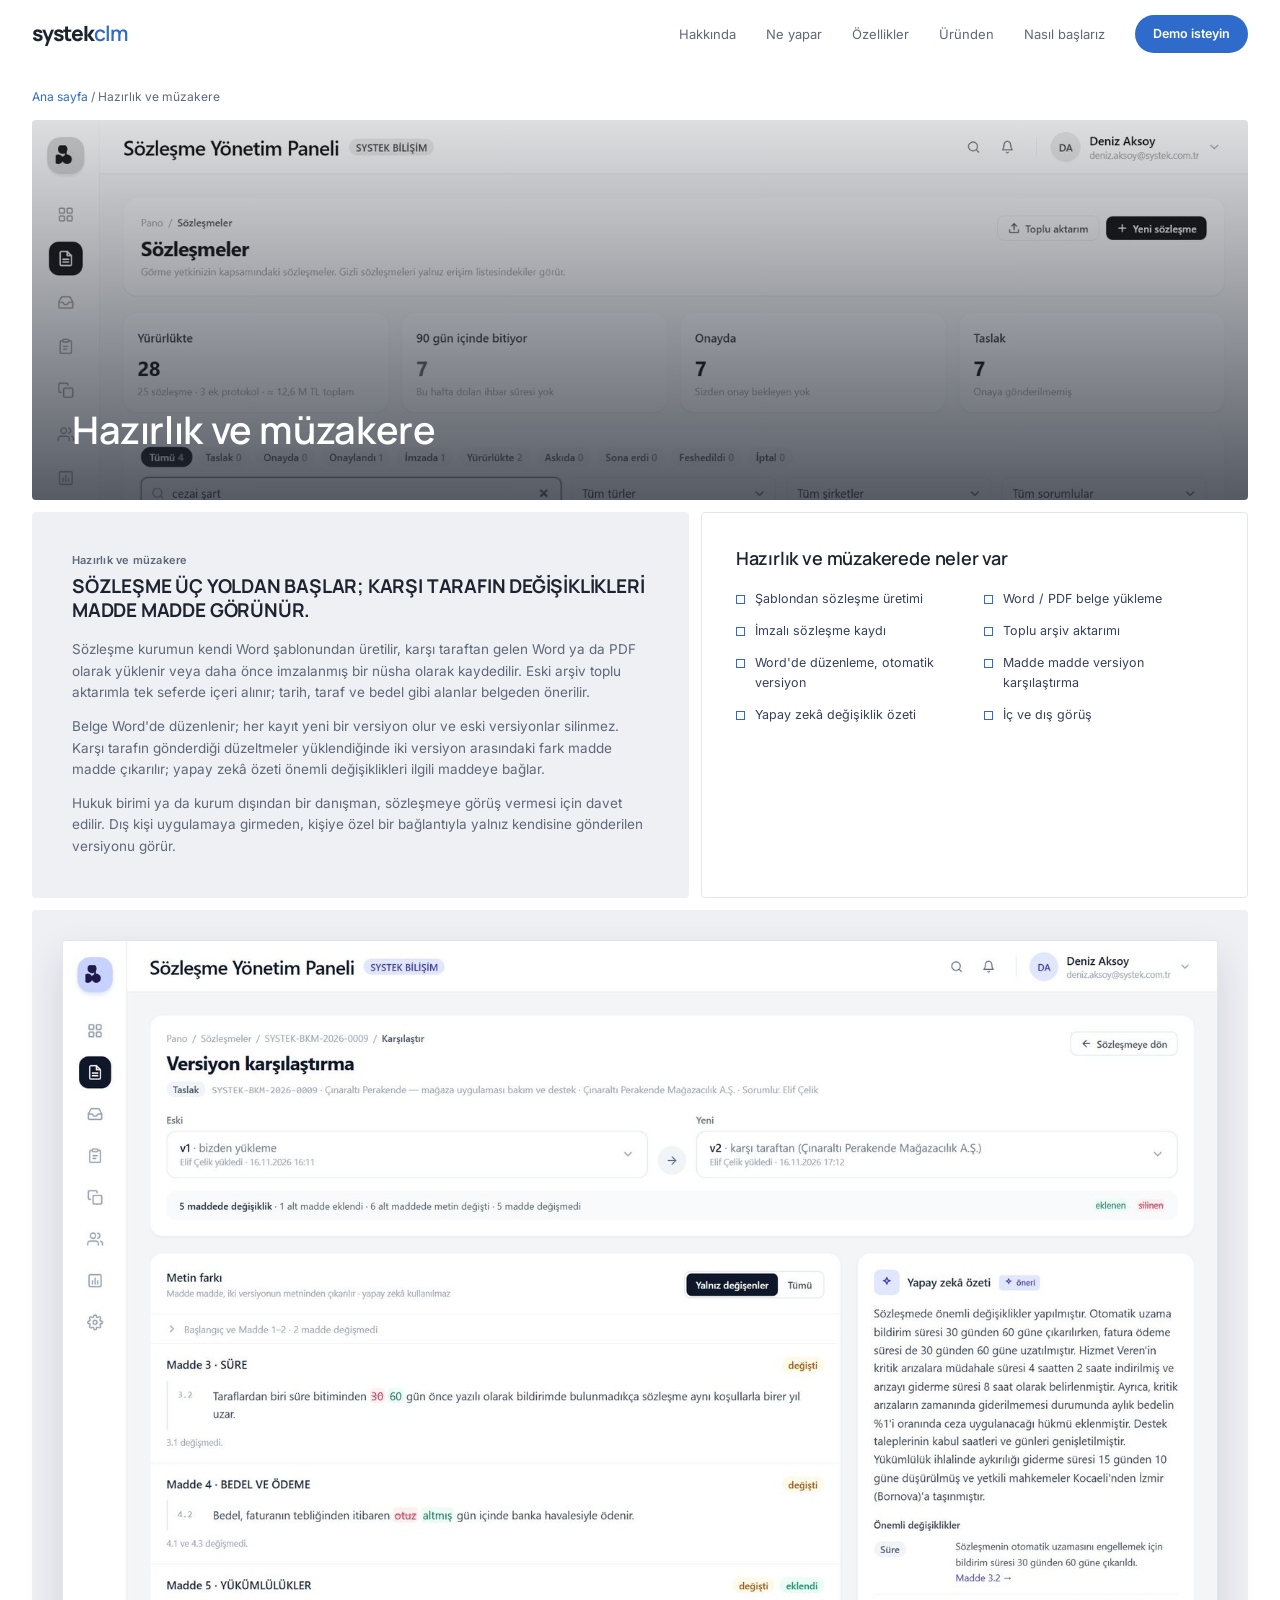
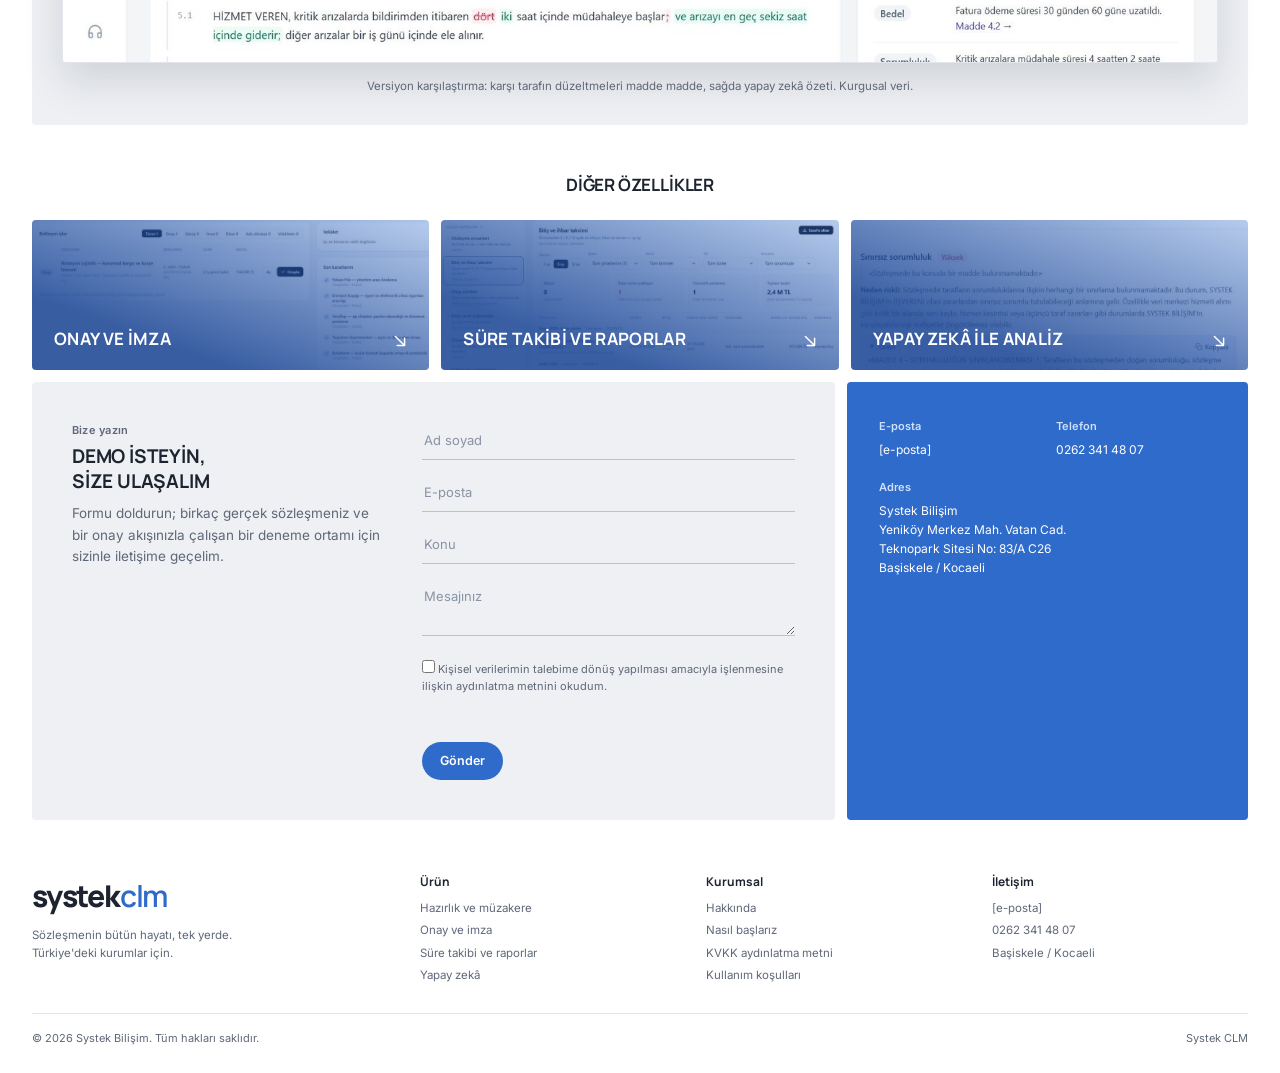
==== muzakere.html @ 25a5647e "Systek CLM tanıtım sitesi: ana sayfa ve dört özellik sayfası Co-Authored-By: Claude Opus 5.5 <norepl" ====
<!doctype html>
<html lang="tr">
<head>
<meta charset="utf-8">
<meta name="viewport" content="width=device-width, initial-scale=1">
<title>Hazırlık ve müzakere — Systek CLM</title>
<meta name="description" content="Systek CLM — Hazırlık ve müzakere: Sözleşme üç yoldan başlar; karşı tarafın değişiklikleri madde madde görünür.">
<link rel="preconnect" href="https://fonts.googleapis.com">
<link rel="preconnect" href="https://fonts.gstatic.com" crossorigin>
<link href="https://fonts.googleapis.com/css2?family=Inter:wght@400;500;600;700&family=Manrope:wght@300;500;600;700;800&display=swap" rel="stylesheet">
<link rel="stylesheet" href="styles.css">
</head>
<body>

<header class="ust">
  <div class="kap">
    <a class="logo" href="index.html" aria-label="Systek CLM ana sayfa">systek<span>clm</span></a>
    <button class="menu-dugme" type="button" aria-label="Menüyü aç" aria-expanded="false" aria-controls="menu"><span></span><span></span><span></span></button>
    <nav class="menu" id="menu" aria-label="Ana menü">
      <a href="index.html#hakkinda">Hakkında</a>
      <a href="index.html#ne-yapar">Ne yapar</a>
      <a href="index.html#ozellikler">Özellikler</a>
      <a href="index.html#urunden">Üründen</a>
      <a href="index.html#nasil">Nasıl başlarız</a>
      <a class="hap" href="#iletisim">Demo isteyin</a>
    </nav>
  </div>
</header>

<main class="kap">

  <p class="yol-izi"><a href="index.html">Ana sayfa</a> / Hazırlık ve müzakere</p>

  <section class="izgara" aria-label="Başlık">
    <div class="ic-kahraman"><img src="assets/liste.jpg" alt="" width="1600" height="1000"><h1>Hazırlık ve müzakere</h1></div>
  </section>

  <section class="izgara ic-ikili">
    <div class="kutu gri">
      <span class="etiket">Hazırlık ve müzakere</span>
      <h2 class="baslik-buyuk">Sözleşme üç yoldan başlar; karşı tarafın değişiklikleri madde madde görünür.</h2>
      <div class="metin"><p>Sözleşme kurumun kendi Word şablonundan üretilir, karşı taraftan gelen Word ya da PDF olarak yüklenir veya daha önce imzalanmış bir nüsha olarak kaydedilir. Eski arşiv toplu aktarımla tek seferde içeri alınır; tarih, taraf ve bedel gibi alanlar belgeden önerilir.</p><p>Belge Word'de düzenlenir; her kayıt yeni bir versiyon olur ve eski versiyonlar silinmez. Karşı tarafın gönderdiği düzeltmeler yüklendiğinde iki versiyon arasındaki fark madde madde çıkarılır; yapay zekâ özeti önemli değişiklikleri ilgili maddeye bağlar.</p><p>Hukuk birimi ya da kurum dışından bir danışman, sözleşmeye görüş vermesi için davet edilir. Dış kişi uygulamaya girmeden, kişiye özel bir bağlantıyla yalnız kendisine gönderilen versiyonu görür.</p></div>
    </div>
    <div class="kontrol">
      <h3>Hazırlık ve müzakerede neler var</h3>
      <ul><li>Şablondan sözleşme üretimi</li><li>Word / PDF belge yükleme</li><li>İmzalı sözleşme kaydı</li><li>Toplu arşiv aktarımı</li><li>Word'de düzenleme, otomatik versiyon</li><li>Madde madde versiyon karşılaştırma</li><li>Yapay zekâ değişiklik özeti</li><li>İç ve dış görüş</li></ul>
    </div>
  </section>

  <section class="izgara">
    <figure class="kutu gri ekran-kutu">
      <img src="assets/karsilastir.jpg" alt="Versiyon karşılaştırma: karşı tarafın düzeltmeleri madde madde, sağda yapay zekâ özeti. Kurgusal veri." loading="lazy" width="1600" height="1000">
      <figcaption>Versiyon karşılaştırma: karşı tarafın düzeltmeleri madde madde, sağda yapay zekâ özeti. Kurgusal veri.</figcaption>
    </figure>
  </section>

  <div class="bolum-baslik"><h2>Diğer özellikler</h2></div>
  <section class="izgara diger" aria-label="Diğer özellikler"><a class="gorsel-kutu" href="onay-imza.html"><img src="assets/kutu-onay.jpg" alt="" loading="lazy"><span>Onay ve imza</span><svg class="ok" viewBox="0 0 24 24" fill="none" stroke="currentColor" stroke-width="1.6" stroke-linecap="round" stroke-linejoin="round"><path d="M7 7l10 10M17 9v8H9"/></svg></a><a class="gorsel-kutu" href="raporlar.html"><img src="assets/kutu-raporlar.jpg" alt="" loading="lazy"><span>Süre takibi ve raporlar</span><svg class="ok" viewBox="0 0 24 24" fill="none" stroke="currentColor" stroke-width="1.6" stroke-linecap="round" stroke-linejoin="round"><path d="M7 7l10 10M17 9v8H9"/></svg></a><a class="gorsel-kutu" href="yapay-zeka.html"><img src="assets/kutu-yz.jpg" alt="" loading="lazy"><span>Yapay zekâ ile analiz</span><svg class="ok" viewBox="0 0 24 24" fill="none" stroke="currentColor" stroke-width="1.6" stroke-linecap="round" stroke-linejoin="round"><path d="M7 7l10 10M17 9v8H9"/></svg></a></section>

  <section class="izgara iletisim" id="iletisim">
    <div class="kutu gri form">
      <div>
        <span class="etiket">Bize yazın</span>
        <h2 class="baslik-buyuk">Demo isteyin,<br>size ulaşalım</h2>
        <p class="metin">Formu doldurun; birkaç gerçek sözleşmeniz ve bir onay akışınızla çalışan bir deneme ortamı için sizinle iletişime geçelim.</p>
      </div>
      <form class="alanlar" id="iletisim-formu" data-alici="[e-posta]" novalidate>
        <label><span>Ad soyad</span><input name="ad" type="text" placeholder="Ad soyad" autocomplete="name" required></label>
        <label><span>E-posta</span><input name="eposta" type="email" placeholder="E-posta" autocomplete="email" required></label>
        <label><span>Konu</span><input name="konu" type="text" placeholder="Konu"></label>
        <label><span>Mesaj</span><textarea name="mesaj" rows="2" placeholder="Mesajınız"></textarea></label>
        <label class="onay-kutu"><input name="kvkk" type="checkbox"> Kişisel verilerimin talebime dönüş yapılması amacıyla işlenmesine ilişkin aydınlatma metnini okudum.</label>
        <p class="form-not" role="status"></p>
        <div><button class="hap" type="submit">Gönder</button></div>
      </form>
    </div>
    <div class="kutu mavi bilgi">
      <div><b>E-posta</b><a href="mailto:[e-posta]">[e-posta]</a></div>
      <div><b>Telefon</b><a href="tel:+902623414807">0262 341 48 07</a></div>
      <div class="tam"><b>Adres</b>Systek Bilişim<br>Yeniköy Merkez Mah. Vatan Cad.<br>Teknopark Sitesi No: 83/A C26<br>Başiskele / Kocaeli</div>
    </div>
  </section>

</main>

<footer class="alt">
  <div class="kap">
    <div class="alt-ust">
      <div><a class="logo" href="index.html">systek<span>clm</span></a><p>Sözleşmenin bütün hayatı, tek yerde. Türkiye'deki kurumlar için.</p></div>
      <div><h4>Ürün</h4><ul><li><a href="muzakere.html">Hazırlık ve müzakere</a></li><li><a href="onay-imza.html">Onay ve imza</a></li><li><a href="raporlar.html">Süre takibi ve raporlar</a></li><li><a href="yapay-zeka.html">Yapay zekâ</a></li></ul></div>
      <div><h4>Kurumsal</h4><ul><li><a href="index.html#hakkinda">Hakkında</a></li><li><a href="index.html#nasil">Nasıl başlarız</a></li><li><a href="#">KVKK aydınlatma metni</a></li><li><a href="#">Kullanım koşulları</a></li></ul></div>
      <div><h4>İletişim</h4><ul><li><a href="mailto:[e-posta]">[e-posta]</a></li><li><a href="tel:+902623414807">0262 341 48 07</a></li><li>Başiskele / Kocaeli</li></ul></div>
    </div>
    <div class="alt-telif"><span>© 2026 Systek Bilişim. Tüm hakları saklıdır.</span><span>Systek CLM</span></div>
  </div>
</footer>

<script src="site.js"></script>
</body>
</html>
---- styles.css ----
/* Systek CLM tanıtım sitesi — statik. Yazı tipleri: Manrope (başlık), Inter (metin). */
:root {
  --mavi: #2F6BCB;
  --mavi-koyu: #2458AC;
  --mavi-acik: #DCE7F7;
  --mavi-soluk: #EEF3FB;
  --gri: #EEF0F4;
  --gri-koyu: #E2E6EC;
  --metin: #1D2430;
  --soluk: #5F6878;
  --cizgi: #C9D4E6;
  --beyaz: #FFFFFF;
  --kose: 4px;
  --bosluk: 12px;
  --genislik: 1520px;
  --baslik: 'Manrope', 'Inter', system-ui, sans-serif;
}
* { box-sizing: border-box; margin: 0; padding: 0; }
html { scroll-behavior: smooth; }
body { font-family: 'Inter', system-ui, -apple-system, 'Segoe UI', Roboto, sans-serif; color: var(--metin); background: var(--beyaz); font-size: 14px; line-height: 1.6; -webkit-font-smoothing: antialiased; }
img { max-width: 100%; height: auto; display: block; }
a { color: inherit; text-decoration: none; }
button, input, textarea { font: inherit; color: inherit; }
.kap { width: 100%; max-width: var(--genislik); margin: 0 auto; padding: 0 32px; }
.izgara { display: grid; gap: var(--bosluk); margin-bottom: var(--bosluk); }
.kutu { border-radius: var(--kose); padding: 32px; position: relative; }
.gri { background: var(--gri); }
.mavi { background: var(--mavi); color: var(--beyaz); }
.acik { background: var(--mavi-acik); }
.etiket { font-size: 11px; font-weight: 600; color: var(--soluk); letter-spacing: .02em; margin-bottom: 4px; display: block; }
.mavi .etiket { color: #CFE0FA; }
h1, h2, h3 { font-family: var(--baslik); letter-spacing: -.01em; }
.baslik-buyuk { font-size: 19px; font-weight: 700; text-transform: uppercase; line-height: 1.3; }
.metin { color: var(--soluk); font-size: 13.5px; }
.metin p + p { margin-top: 12px; }
.mavi .metin { color: #DCE8FB; }
.hap { display: inline-flex; align-items: center; gap: 8px; background: var(--mavi); color: var(--beyaz); font-size: 12.5px; font-weight: 600; padding: 9px 18px; border-radius: 999px; border: 0; cursor: pointer; transition: background .15s; }
.hap:hover { background: var(--mavi-koyu); }
.hap.beyaz { background: var(--beyaz); color: var(--mavi); }
.hap.beyaz:hover { background: var(--mavi-soluk); }
.ok { width: 18px; height: 18px; flex: none; }

/* Üst şerit */
.ust { position: sticky; top: 0; z-index: 20; background: rgba(255, 255, 255, .94); backdrop-filter: blur(8px); border-bottom: 1px solid transparent; }
.ust.golgeli { border-bottom-color: var(--gri-koyu); }
.ust .kap { display: flex; align-items: center; justify-content: space-between; height: 68px; }
.logo { font-family: var(--baslik); font-size: 21px; font-weight: 800; letter-spacing: -.04em; color: var(--metin); }
.logo span { color: var(--mavi); font-weight: 600; }
.menu { display: flex; align-items: center; gap: 30px; font-size: 13px; color: var(--soluk); }
.menu a:not(.hap):hover { color: var(--metin); }
.menu-dugme { display: none; background: none; border: 0; width: 40px; height: 40px; cursor: pointer; }
.menu-dugme span { display: block; width: 20px; height: 2px; background: var(--metin); margin: 4px auto; transition: transform .2s, opacity .2s; }

/* Giriş görseli: altıgen desen */
.kahraman { height: 600px; border-radius: var(--kose); overflow: hidden; position: relative; color: var(--beyaz); display: flex; align-items: flex-end;
  background-color: #2C5FB4;
  background-image:
    linear-gradient(90deg, rgba(18, 44, 100, .92) 0%, rgba(30, 72, 150, .80) 34%, rgba(47, 107, 203, .35) 62%, rgba(47, 107, 203, .08) 100%),
    linear-gradient(0deg, rgba(14, 34, 80, .55) 0%, rgba(14, 34, 80, 0) 45%),
    url("assets/sozlesme.webp");
  background-size: auto, auto, cover;
  background-position: center, center, 70% center; }
.kahraman-ic { position: relative; padding: 0 0 64px 56px; max-width: 680px; }
.kahraman h1 { font-size: 46px; font-weight: 600; line-height: 1.15; margin-bottom: 14px; }
.kahraman p { font-size: 14px; color: #E2ECFB; margin-bottom: 22px; max-width: 520px; }
.kahraman-yan { position: absolute; right: 22px; bottom: 30px; display: grid; gap: 10px; }
.kahraman-yan a { width: 30px; height: 30px; border-radius: 50%; background: rgba(255, 255, 255, .9); color: var(--mavi); display: grid; place-items: center; }
.kahraman-yan svg { width: 15px; height: 15px; }
.uc-nokta { position: absolute; right: 22px; top: 22px; display: grid; gap: 4px; }
.uc-nokta i { width: 4px; height: 4px; border-radius: 50%; background: #fff; display: block; }

/* Hakkında + sayılar */
.hakkinda { grid-template-columns: 1.55fr 1fr; }
.hakkinda .gri { padding: 40px; }
.hakkinda .baslik-buyuk { margin-bottom: 16px; }
.sayilar { display: flex; flex-direction: column; justify-content: center; padding: 34px 40px; }
.sayi { font-family: var(--baslik); font-weight: 300; line-height: 1; letter-spacing: -.04em; }
.sayi.orta { font-size: 64px; }
.sayi.dev { font-size: 104px; margin-top: 14px; }
.sayi-alt { font-size: 11.5px; color: #D6E4FA; margin-top: 6px; }

/* Değer kartları */
.uclu { grid-template-columns: repeat(3, 1fr); }
.deger { text-align: center; padding: 40px 30px; }
.deger h3 { font-size: 16px; font-weight: 600; margin-bottom: 14px; line-height: 1.35; }
.deger p { font-size: 12.5px; color: var(--soluk); }

/* Ne yapar */
.ne-yapar { display: grid; grid-template-columns: 1fr 1fr; gap: 60px; align-items: center; padding: 48px 40px; }
.ne-yapar .baslik-buyuk { margin-bottom: 14px; }
.liste-bag a { display: flex; justify-content: space-between; align-items: center; padding: 14px 0; border-bottom: 1px solid var(--cizgi); font-size: 15px; color: #3B4559; transition: color .15s, padding .15s; }
.liste-bag a:hover { color: var(--mavi); padding-left: 6px; }
.liste-bag .ok { color: var(--mavi); }

/* Görsel kutular */
.dortlu { grid-template-columns: 1fr 1fr; }
.gorsel-kutu { height: 230px; border-radius: var(--kose); overflow: hidden; position: relative; display: block; color: var(--beyaz); }
.gorsel-kutu img { position: absolute; inset: 0; width: 100%; height: 100%; object-fit: cover; object-position: left top; transition: transform .5s; }
.gorsel-kutu::after { content: ''; position: absolute; inset: 0; background: linear-gradient(200deg, rgba(47, 107, 203, .35) 0%, rgba(30, 72, 150, .88) 75%); }
.gorsel-kutu:hover img { transform: scale(1.04); }
.gorsel-kutu span { position: absolute; z-index: 2; left: 22px; bottom: 18px; font-family: var(--baslik); font-weight: 700; font-size: 17px; letter-spacing: .02em; text-transform: uppercase; }
.gorsel-kutu .ok { position: absolute; z-index: 2; right: 18px; bottom: 18px; width: 22px; height: 22px; }

/* Özellikler (teknoloji yığını düzeni) */
.ozellikler { grid-template-columns: .8fr 2.4fr; }
.ozellikler .acik { display: flex; flex-direction: column; justify-content: center; padding: 40px; }
.ozellikler .baslik-buyuk { margin-bottom: 14px; }
.ozellik-satirlari { display: grid; gap: var(--bosluk); }
.ozellik-satir { display: grid; grid-template-columns: 150px 1fr; gap: var(--bosluk); align-items: stretch; }
.ozellik-satir > b { background: var(--mavi); color: #fff; border-radius: var(--kose); display: flex; align-items: center; justify-content: center; font-family: var(--baslik); font-size: 14px; font-weight: 600; min-height: 50px; }
.ciplar { display: grid; grid-template-columns: repeat(4, 1fr); gap: 8px; }
.cip { display: flex; align-items: center; gap: 7px; background: var(--gri); border-radius: var(--kose); padding: 0 12px; height: 50px; font-size: 12.5px; font-weight: 600; color: #39435A; }
.cip svg { width: 18px; height: 18px; color: var(--mavi); flex: none; }

/* Kimler için */
.kimler { display: grid; grid-template-columns: 1fr 1.05fr; gap: 40px; align-items: center; padding: 40px; }
.kimler .baslik-buyuk { margin-bottom: 14px; }
.beyaz-kart { background: var(--beyaz); border-radius: var(--kose); padding: 26px 30px; color: var(--metin); display: grid; grid-template-columns: 1fr 1fr; gap: 12px 24px; }
.beyaz-kart li { list-style: none; font-size: 12.5px; display: flex; gap: 10px; align-items: center; color: #36405A; }
.beyaz-kart li::before { content: ''; width: 7px; height: 7px; border: 1.5px solid var(--mavi); flex: none; }

/* Üründen (vaka kaydırıcı) */
.urunden { grid-template-columns: 1fr 2.1fr; }
.urunden > .acik { display: flex; flex-direction: column; justify-content: center; text-align: center; padding: 40px 34px; }
.urunden .baslik-buyuk { margin-bottom: 12px; }
.kaydirici { background: var(--beyaz); border: 1px solid var(--gri-koyu); border-radius: var(--kose); padding: 34px; display: flex; flex-direction: column; }
.slayt { display: none; grid-template-columns: 1.05fr 1fr; gap: 30px; align-items: center; flex: 1; }
.slayt.etkin { display: grid; animation: belir .35s ease; }
@keyframes belir { from { opacity: 0; transform: translateY(6px); } }
.slayt h3 { font-size: 20px; font-weight: 700; text-transform: uppercase; margin-bottom: 10px; }
.slayt p { font-size: 12.5px; color: var(--soluk); }
.meta { display: flex; flex-wrap: wrap; gap: 10px 28px; margin-top: 22px; font-size: 11.5px; }
.meta dt { color: var(--mavi); font-weight: 600; }
.meta dd { color: var(--metin); }
.slayt img { border-radius: var(--kose); box-shadow: 0 14px 34px rgba(29, 36, 48, .14); border: 1px solid var(--gri-koyu); }
.kaydirici-alt { display: flex; align-items: center; gap: 18px; margin-top: 24px; }
.noktalar { display: flex; gap: 8px; }
.noktalar button { width: 8px; height: 8px; border-radius: 50%; border: 0; background: var(--gri-koyu); cursor: pointer; padding: 0; transition: background .15s, width .15s; }
.noktalar button.etkin { background: var(--mavi); width: 22px; border-radius: 4px; }

/* Bölüm başlığı (ortalanmış) */
.bolum-baslik { text-align: center; margin: 46px 0 22px; }
.bolum-baslik h2 { font-size: 17px; font-weight: 700; text-transform: uppercase; }
.bolum-baslik p { font-size: 12px; color: var(--soluk); margin-top: 4px; }

/* Adımlar (yorum kartları düzeni) */
.adim { text-align: center; padding: 40px 30px 34px; overflow: hidden; }
.adim .dev-no { position: absolute; left: -6px; top: 4px; font-family: var(--baslik); font-size: 120px; font-weight: 800; line-height: 1; color: var(--beyaz); opacity: .9; letter-spacing: -.06em; pointer-events: none; }
.adim h3, .adim small, .adim p { position: relative; }
.adim h3 { font-size: 17px; font-weight: 600; margin-top: 18px; }
.adim small { display: block; font-size: 11px; color: var(--mavi); font-weight: 600; margin: 2px 0 14px; }
.adim p { font-size: 12.5px; color: var(--soluk); }

/* Birlikte çalışır (iş ortakları düzeni) */
.logolar { display: grid; grid-template-columns: repeat(5, 1fr); gap: var(--bosluk); margin-bottom: 46px; }
.logolar div { border-radius: var(--kose); display: flex; align-items: center; justify-content: center; gap: 10px; height: 70px; font-family: var(--baslik); font-weight: 700; font-size: 15px; color: #3A4458; }
.logolar svg { width: 24px; height: 24px; color: var(--mavi); }

/* İletişim */
.iletisim { grid-template-columns: 2fr 1fr; }
.form { display: grid; grid-template-columns: 1fr 1.2fr; gap: 40px; padding: 40px; }
.form .baslik-buyuk { margin-bottom: 10px; }
.alanlar { display: grid; gap: 14px; }
.alanlar label { display: block; }
.alanlar span { position: absolute; width: 1px; height: 1px; overflow: hidden; clip: rect(0 0 0 0); }
.alanlar input, .alanlar textarea { width: 100%; background: transparent; border: 0; border-bottom: 1px solid #B8C2D3; padding: 8px 2px; font-size: 13px; outline: none; transition: border-color .15s; resize: vertical; }
.alanlar input:focus, .alanlar textarea:focus { border-bottom-color: var(--mavi); }
.alanlar ::placeholder { color: #8A93A4; }
.onay-kutu { display: flex; gap: 8px; align-items: flex-start; font-size: 11px; color: var(--soluk); }
.onay-kutu input { width: auto; margin-top: 3px; accent-color: var(--mavi); }
.form-not { font-size: 11.5px; color: var(--mavi); min-height: 18px; }
.bilgi { padding: 36px 32px; display: grid; grid-template-columns: 1fr 1fr; gap: 20px 18px; align-content: start; font-size: 12px; }
.bilgi b { display: block; font-size: 11px; color: #CFE0FA; font-weight: 600; margin-bottom: 4px; }
.bilgi a:hover { text-decoration: underline; }
.bilgi .tam { grid-column: 1 / -1; }

/* Alt şerit */
.alt { padding: 40px 0 26px; }
.alt-ust { display: grid; grid-template-columns: 1.4fr repeat(3, 1fr); gap: 30px; padding-bottom: 28px; }
.alt .logo { font-size: 30px; }
.alt-ust p { font-size: 11.5px; color: var(--soluk); margin-top: 6px; max-width: 240px; }
.alt h4 { font-size: 12px; font-weight: 700; margin-bottom: 8px; font-family: var(--baslik); }
.alt ul { list-style: none; display: grid; gap: 4px; font-size: 11.5px; color: var(--soluk); }
.alt ul a:hover { color: var(--mavi); }
.alt-telif { border-top: 1px solid var(--gri-koyu); padding-top: 16px; font-size: 11px; color: var(--soluk); display: flex; justify-content: space-between; gap: 16px; flex-wrap: wrap; }

/* İç sayfa */
.ic-kahraman { height: 380px; border-radius: var(--kose); overflow: hidden; position: relative; display: flex; align-items: flex-end; color: #fff; }
.ic-kahraman img { position: absolute; inset: 0; width: 100%; height: 100%; object-fit: cover; object-position: left top; filter: grayscale(1) contrast(1.05); }
.ic-kahraman::after { content: ''; position: absolute; inset: 0; background: linear-gradient(180deg, rgba(30, 36, 48, .15), rgba(30, 36, 48, .75)); }
.ic-kahraman h1 { position: relative; z-index: 2; font-size: 38px; font-weight: 600; padding: 0 0 40px 40px; }
.yol-izi { font-size: 12px; color: var(--soluk); margin: 18px 0 14px; }
.yol-izi a { color: var(--mavi); }
.ic-ikili { grid-template-columns: 1.2fr 1fr; }
.ic-ikili .gri { padding: 40px; }
.ic-ikili .baslik-buyuk { margin-bottom: 16px; }
.kontrol { background: var(--beyaz); border: 1px solid var(--gri-koyu); border-radius: var(--kose); padding: 34px; }
.kontrol h3 { font-size: 18px; font-weight: 600; margin-bottom: 18px; line-height: 1.3; }
.kontrol ul { list-style: none; display: grid; grid-template-columns: 1fr 1fr; gap: 12px 20px; }
.kontrol li { font-size: 12.5px; color: #36405A; display: flex; gap: 10px; align-items: flex-start; }
.kontrol li::before { content: ''; width: 7px; height: 7px; border: 1.5px solid var(--mavi); flex: none; margin-top: 6px; }
.ekran-kutu { padding: 30px; text-align: center; }
.ekran-kutu img { margin: 0 auto; border-radius: var(--kose); box-shadow: 0 18px 40px rgba(29, 36, 48, .14); border: 1px solid var(--gri-koyu); }
.ekran-kutu figcaption { font-size: 11.5px; color: var(--soluk); margin-top: 14px; }
.diger { grid-template-columns: repeat(3, 1fr); }
.diger .gorsel-kutu { height: 150px; }

/* Duyarlı */
@media (max-width: 1024px) {
  .ozellikler, .urunden { grid-template-columns: 1fr; }
  .ozellik-satir { grid-template-columns: 120px 1fr; }
}
@media (max-width: 860px) {
  .menu { position: absolute; left: 0; right: 0; top: 68px; background: #fff; flex-direction: column; align-items: stretch; gap: 0; padding: 8px 24px 20px; border-bottom: 1px solid var(--gri-koyu); display: none; }
  .menu.acik-menu { display: flex; }
  .menu a { padding: 12px 0; font-size: 15px; border-bottom: 1px solid var(--gri); }
  .menu .hap { justify-content: center; margin-top: 12px; border: 0; }
  .menu-dugme { display: block; }
  .kahraman { height: 480px; background-position: center, center, 78% center;
    background-image: linear-gradient(0deg, rgba(14, 34, 80, .92) 0%, rgba(20, 50, 110, .72) 55%, rgba(47, 107, 203, .25) 100%), linear-gradient(0deg, transparent, transparent), url("assets/sozlesme.webp"); }
  .kahraman-ic { padding: 0 24px 40px; }
  .kahraman-yan { display: none; }
  .kahraman h1 { font-size: 30px; }
  .hakkinda, .uclu, .dortlu, .iletisim, .ic-ikili, .diger { grid-template-columns: 1fr; }
  .hakkinda .gri, .kimler, .ne-yapar, .form, .ic-ikili .gri { padding: 28px 22px; }
  .sayilar { padding: 28px 22px; }
  .sayi.dev { font-size: 84px; }
  .ne-yapar, .kimler, .form { grid-template-columns: 1fr; gap: 24px; }
  .slayt { grid-template-columns: 1fr; }
  .kaydirici { padding: 22px; }
  .logolar { grid-template-columns: repeat(2, 1fr); }
  .logolar div:last-child { grid-column: 1 / -1; }
  .alt-ust { grid-template-columns: 1fr 1fr; }
  .alt-ust > div:first-child { grid-column: 1 / -1; }
  .ic-kahraman { height: 280px; }
  .ic-kahraman h1 { font-size: 28px; padding: 0 0 28px 24px; }
}
@media (max-width: 520px) {
  .ozellik-satir { grid-template-columns: 1fr; }
  .ozellik-satir > b { min-height: 40px; }
  .ciplar { grid-template-columns: 1fr 1fr; }
  .cip { height: 44px; }
  .beyaz-kart, .kontrol ul { grid-template-columns: 1fr; }
  .bilgi { grid-template-columns: 1fr; }
  .gorsel-kutu { height: 180px; }
}
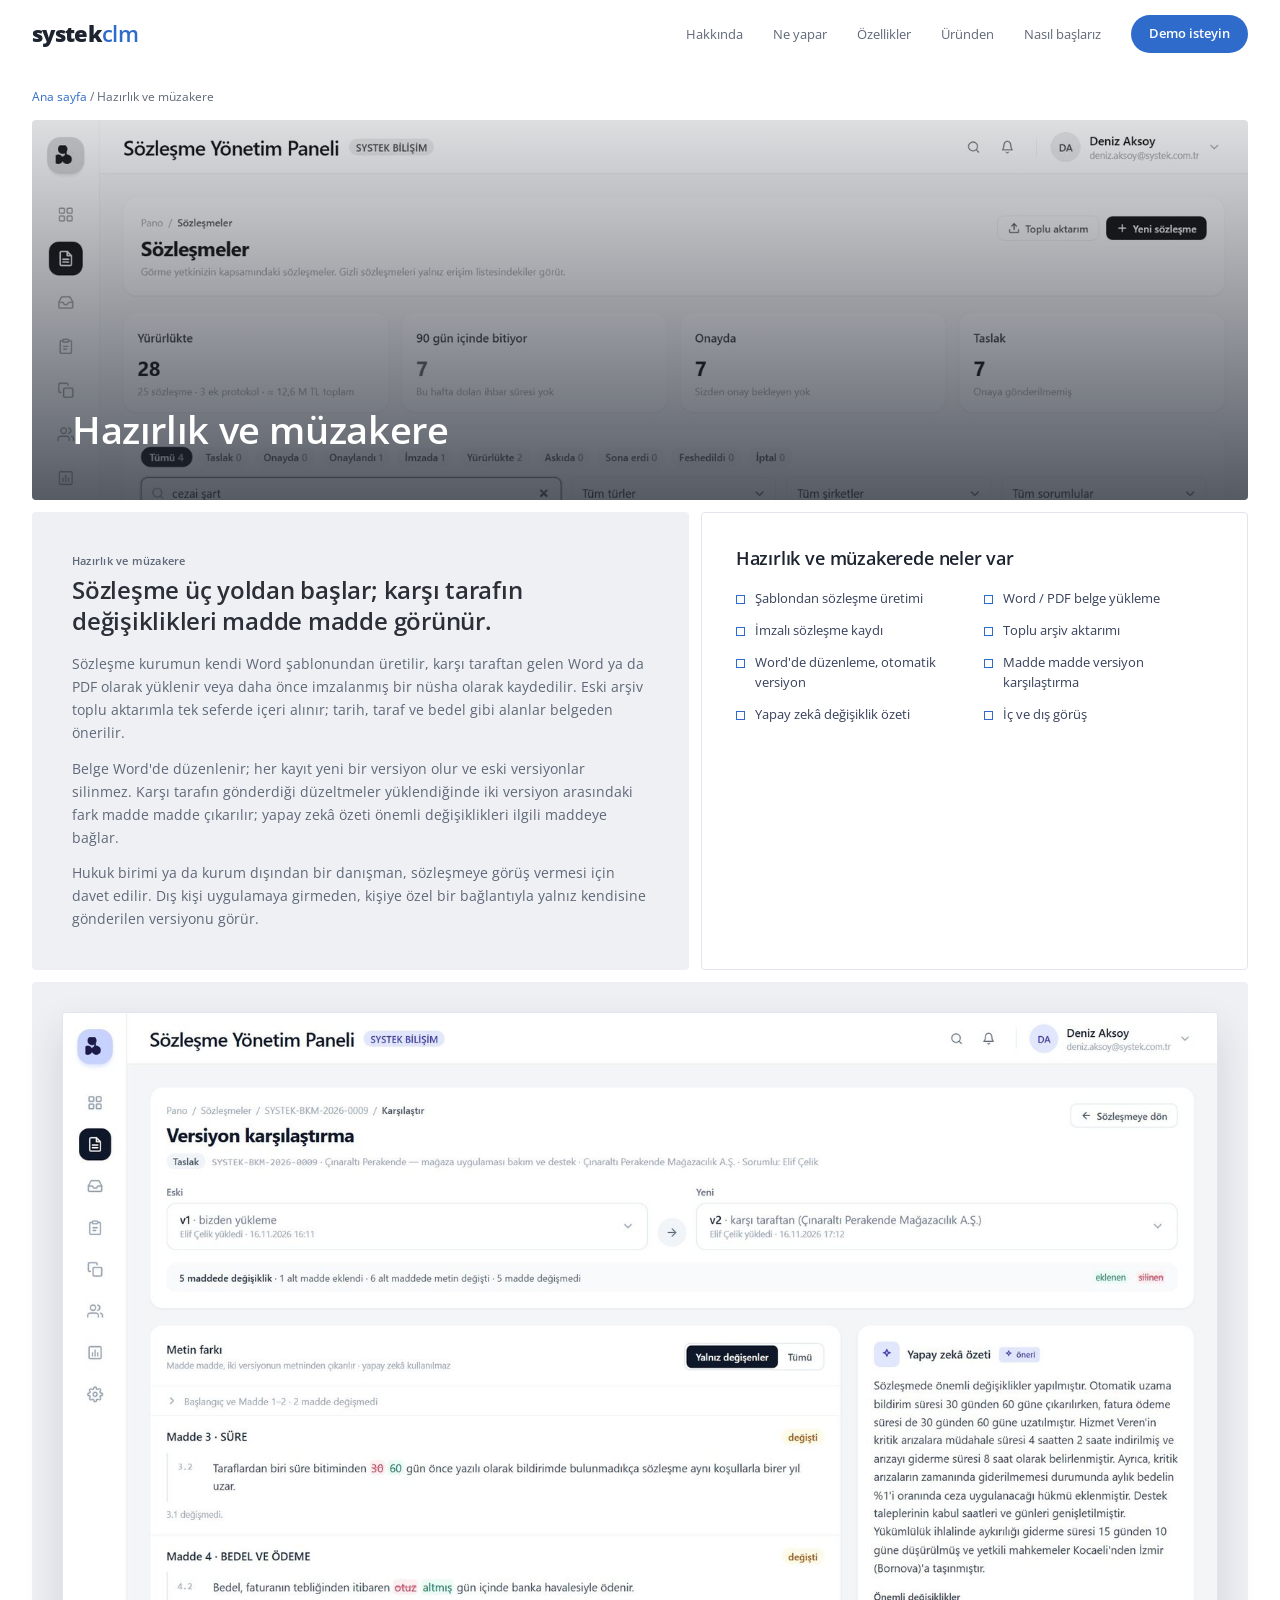
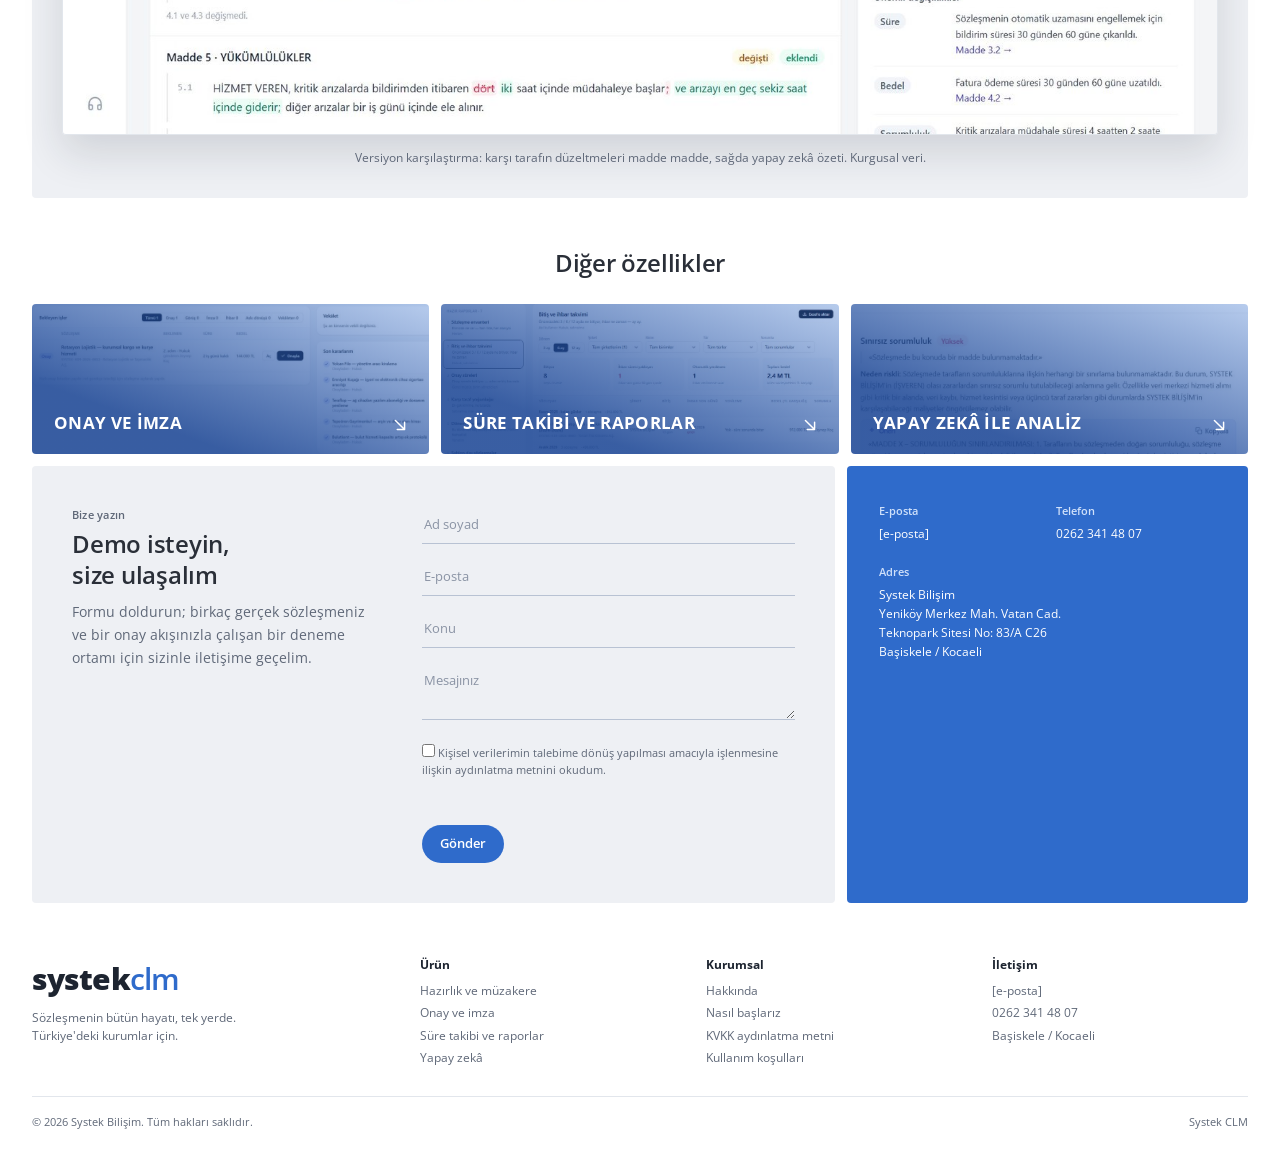
==== commit 2bffd183: "Yazı tipi Open Sans; başlıklar normal büyük-küçük harf Co-Authored-By: Claude Opus 5.5 <noreply@anth" ====
--- a/muzakere.html
+++ b/muzakere.html
@@ -7,7 +7,7 @@
 <meta name="description" content="Systek CLM — Hazırlık ve müzakere: Sözleşme üç yoldan başlar; karşı tarafın değişiklikleri madde madde görünür.">
 <link rel="preconnect" href="https://fonts.googleapis.com">
 <link rel="preconnect" href="https://fonts.gstatic.com" crossorigin>
-<link href="https://fonts.googleapis.com/css2?family=Inter:wght@400;500;600;700&family=Manrope:wght@300;500;600;700;800&display=swap" rel="stylesheet">
+<link href="https://fonts.googleapis.com/css2?family=Open+Sans:wght@300;400;500;600;700;800&display=swap" rel="stylesheet">
 <link rel="stylesheet" href="styles.css">
 </head>
 <body>
--- a/styles.css
+++ b/styles.css
@@ -1,4 +1,4 @@
-/* Systek CLM tanıtım sitesi — statik. Yazı tipleri: Manrope (başlık), Inter (metin). */
+/* Systek CLM tanıtım sitesi — statik. Yazı tipi: Open Sans. */
 :root {
   --mavi: #2F6BCB;
   --mavi-koyu: #2458AC;
@@ -13,11 +13,11 @@
   --kose: 4px;
   --bosluk: 12px;
   --genislik: 1520px;
-  --baslik: 'Manrope', 'Inter', system-ui, sans-serif;
+  --baslik: 'Open Sans', system-ui, -apple-system, 'Segoe UI', Roboto, sans-serif;
 }
 * { box-sizing: border-box; margin: 0; padding: 0; }
 html { scroll-behavior: smooth; }
-body { font-family: 'Inter', system-ui, -apple-system, 'Segoe UI', Roboto, sans-serif; color: var(--metin); background: var(--beyaz); font-size: 14px; line-height: 1.6; -webkit-font-smoothing: antialiased; }
+body { font-family: 'Open Sans', system-ui, -apple-system, 'Segoe UI', Roboto, sans-serif; color: var(--metin); background: var(--beyaz); font-size: 14px; line-height: 1.6; -webkit-font-smoothing: antialiased; }
 img { max-width: 100%; height: auto; display: block; }
 a { color: inherit; text-decoration: none; }
 button, input, textarea { font: inherit; color: inherit; }
@@ -30,10 +30,11 @@
 .etiket { font-size: 11px; font-weight: 600; color: var(--soluk); letter-spacing: .02em; margin-bottom: 4px; display: block; }
 .mavi .etiket { color: #CFE0FA; }
 h1, h2, h3 { font-family: var(--baslik); letter-spacing: -.01em; }
-.baslik-buyuk { font-size: 19px; font-weight: 700; text-transform: uppercase; line-height: 1.3; }
-.metin { color: var(--soluk); font-size: 13.5px; }
+.baslik-buyuk { font-size: 24px; font-weight: 600; line-height: 1.3; color: #2A2F38; }
+.metin { color: var(--soluk); font-size: 14px; line-height: 1.65; }
 .metin p + p { margin-top: 12px; }
 .mavi .metin { color: #DCE8FB; }
+.mavi .baslik-buyuk { color: var(--beyaz); }
 .hap { display: inline-flex; align-items: center; gap: 8px; background: var(--mavi); color: var(--beyaz); font-size: 12.5px; font-weight: 600; padding: 9px 18px; border-radius: 999px; border: 0; cursor: pointer; transition: background .15s; }
 .hap:hover { background: var(--mavi-koyu); }
 .hap.beyaz { background: var(--beyaz); color: var(--mavi); }
@@ -44,7 +45,7 @@
 .ust { position: sticky; top: 0; z-index: 20; background: rgba(255, 255, 255, .94); backdrop-filter: blur(8px); border-bottom: 1px solid transparent; }
 .ust.golgeli { border-bottom-color: var(--gri-koyu); }
 .ust .kap { display: flex; align-items: center; justify-content: space-between; height: 68px; }
-.logo { font-family: var(--baslik); font-size: 21px; font-weight: 800; letter-spacing: -.04em; color: var(--metin); }
+.logo { font-family: var(--baslik); font-size: 22px; font-weight: 800; letter-spacing: -.03em; color: var(--metin); }
 .logo span { color: var(--mavi); font-weight: 600; }
 .menu { display: flex; align-items: center; gap: 30px; font-size: 13px; color: var(--soluk); }
 .menu a:not(.hap):hover { color: var(--metin); }
@@ -61,7 +62,7 @@
   background-size: auto, auto, cover;
   background-position: center, center, 70% center; }
 .kahraman-ic { position: relative; padding: 0 0 64px 56px; max-width: 680px; }
-.kahraman h1 { font-size: 46px; font-weight: 600; line-height: 1.15; margin-bottom: 14px; }
+.kahraman h1 { font-size: 46px; font-weight: 600; letter-spacing: -.015em; line-height: 1.15; margin-bottom: 14px; }
 .kahraman p { font-size: 14px; color: #E2ECFB; margin-bottom: 22px; max-width: 520px; }
 .kahraman-yan { position: absolute; right: 22px; bottom: 30px; display: grid; gap: 10px; }
 .kahraman-yan a { width: 30px; height: 30px; border-radius: 50%; background: rgba(255, 255, 255, .9); color: var(--mavi); display: grid; place-items: center; }
@@ -82,7 +83,7 @@
 /* Değer kartları */
 .uclu { grid-template-columns: repeat(3, 1fr); }
 .deger { text-align: center; padding: 40px 30px; }
-.deger h3 { font-size: 16px; font-weight: 600; margin-bottom: 14px; line-height: 1.35; }
+.deger h3 { font-size: 18px; font-weight: 600; margin-bottom: 14px; line-height: 1.35; }
 .deger p { font-size: 12.5px; color: var(--soluk); }
 
 /* Ne yapar */
@@ -127,7 +128,7 @@
 .slayt { display: none; grid-template-columns: 1.05fr 1fr; gap: 30px; align-items: center; flex: 1; }
 .slayt.etkin { display: grid; animation: belir .35s ease; }
 @keyframes belir { from { opacity: 0; transform: translateY(6px); } }
-.slayt h3 { font-size: 20px; font-weight: 700; text-transform: uppercase; margin-bottom: 10px; }
+.slayt h3 { font-size: 22px; font-weight: 600; margin-bottom: 10px; color: #2A2F38; }
 .slayt p { font-size: 12.5px; color: var(--soluk); }
 .meta { display: flex; flex-wrap: wrap; gap: 10px 28px; margin-top: 22px; font-size: 11.5px; }
 .meta dt { color: var(--mavi); font-weight: 600; }
@@ -140,7 +141,7 @@
 
 /* Bölüm başlığı (ortalanmış) */
 .bolum-baslik { text-align: center; margin: 46px 0 22px; }
-.bolum-baslik h2 { font-size: 17px; font-weight: 700; text-transform: uppercase; }
+.bolum-baslik h2 { font-size: 24px; font-weight: 600; color: #2A2F38; }
 .bolum-baslik p { font-size: 12px; color: var(--soluk); margin-top: 4px; }
 
 /* Adımlar (yorum kartları düzeni) */
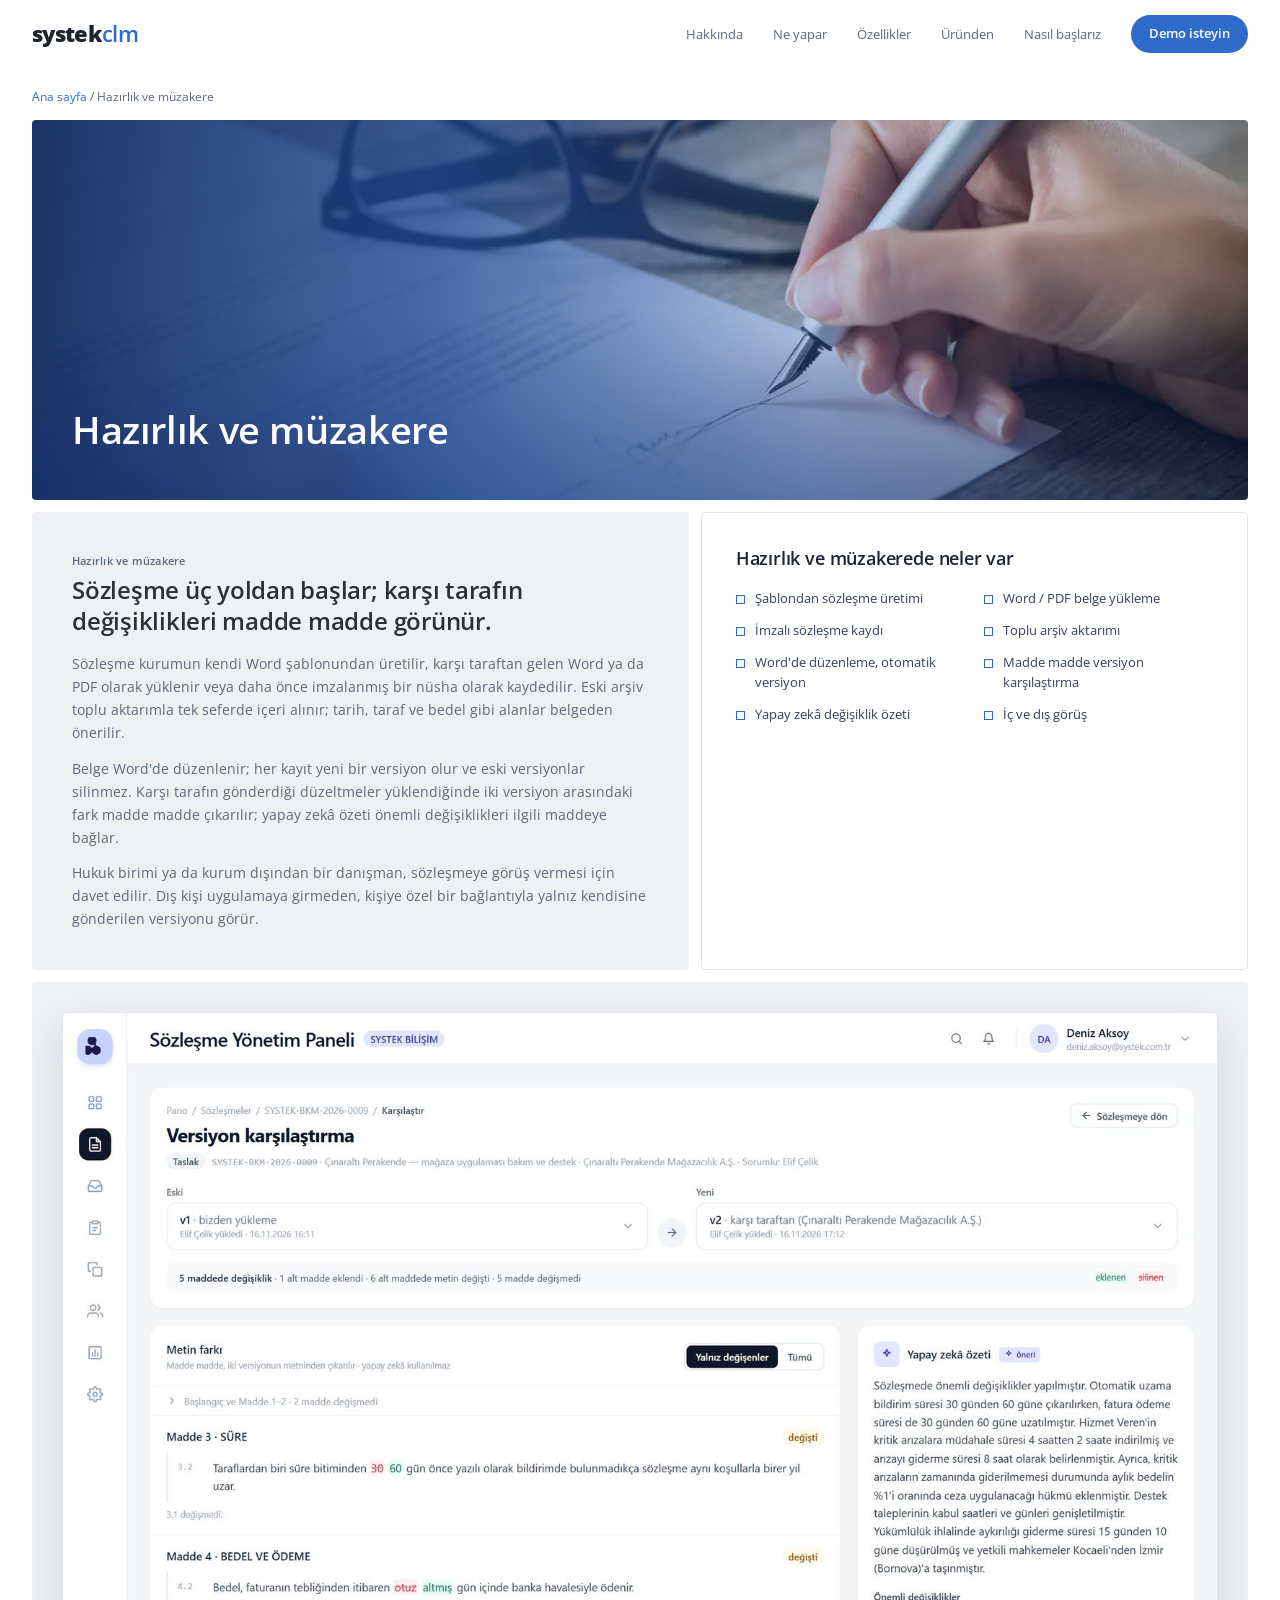
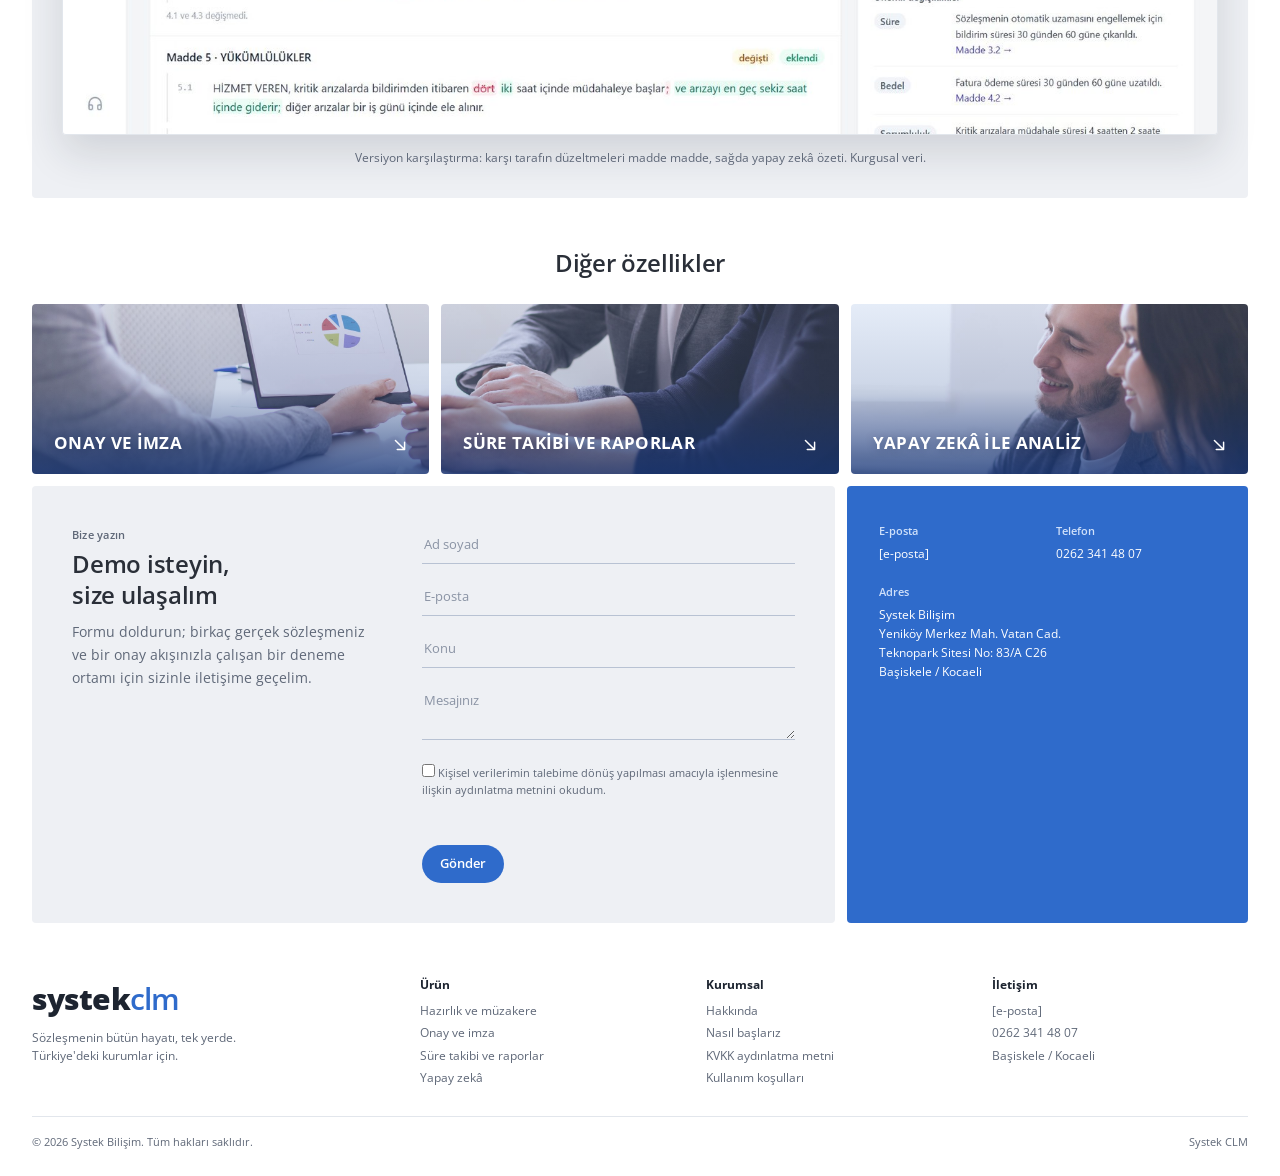
==== commit 660b1145: "İç sayfalar: başlık görseli ve diğer özellikler kutuları ana sayfa fotoğraflarıyla Co-Authored-By: C" ====
--- a/muzakere.html
+++ b/muzakere.html
@@ -32,7 +32,7 @@
   <p class="yol-izi"><a href="index.html">Ana sayfa</a> / Hazırlık ve müzakere</p>
 
   <section class="izgara" aria-label="Başlık">
-    <div class="ic-kahraman"><img src="assets/liste.jpg" alt="" width="1600" height="1000"><h1>Hazırlık ve müzakere</h1></div>
+    <div class="ic-kahraman"><h1>Hazırlık ve müzakere</h1></div>
   </section>
 
   <section class="izgara ic-ikili">
@@ -55,7 +55,7 @@
   </section>
 
   <div class="bolum-baslik"><h2>Diğer özellikler</h2></div>
-  <section class="izgara diger" aria-label="Diğer özellikler"><a class="gorsel-kutu" href="onay-imza.html"><img src="assets/kutu-onay.jpg" alt="" loading="lazy"><span>Onay ve imza</span><svg class="ok" viewBox="0 0 24 24" fill="none" stroke="currentColor" stroke-width="1.6" stroke-linecap="round" stroke-linejoin="round"><path d="M7 7l10 10M17 9v8H9"/></svg></a><a class="gorsel-kutu" href="raporlar.html"><img src="assets/kutu-raporlar.jpg" alt="" loading="lazy"><span>Süre takibi ve raporlar</span><svg class="ok" viewBox="0 0 24 24" fill="none" stroke="currentColor" stroke-width="1.6" stroke-linecap="round" stroke-linejoin="round"><path d="M7 7l10 10M17 9v8H9"/></svg></a><a class="gorsel-kutu" href="yapay-zeka.html"><img src="assets/kutu-yz.jpg" alt="" loading="lazy"><span>Yapay zekâ ile analiz</span><svg class="ok" viewBox="0 0 24 24" fill="none" stroke="currentColor" stroke-width="1.6" stroke-linecap="round" stroke-linejoin="round"><path d="M7 7l10 10M17 9v8H9"/></svg></a></section>
+  <section class="izgara diger" aria-label="Diğer özellikler"><a class="gorsel-kutu bolum p3" href="onay-imza.html"><span>Onay ve imza</span><svg class="ok" viewBox="0 0 24 24" fill="none" stroke="currentColor" stroke-width="1.6" stroke-linecap="round" stroke-linejoin="round"><path d="M7 7l10 10M17 9v8H9"/></svg></a><a class="gorsel-kutu bolum p4" href="raporlar.html"><span>Süre takibi ve raporlar</span><svg class="ok" viewBox="0 0 24 24" fill="none" stroke="currentColor" stroke-width="1.6" stroke-linecap="round" stroke-linejoin="round"><path d="M7 7l10 10M17 9v8H9"/></svg></a><a class="gorsel-kutu bolum p2" href="yapay-zeka.html"><span>Yapay zekâ ile analiz</span><svg class="ok" viewBox="0 0 24 24" fill="none" stroke="currentColor" stroke-width="1.6" stroke-linecap="round" stroke-linejoin="round"><path d="M7 7l10 10M17 9v8H9"/></svg></a></section>
 
   <section class="izgara iletisim" id="iletisim">
     <div class="kutu gri form">
--- a/styles.css
+++ b/styles.css
@@ -102,6 +102,22 @@
 .gorsel-kutu span { position: absolute; z-index: 2; left: 22px; bottom: 18px; font-family: var(--baslik); font-weight: 700; font-size: 17px; letter-spacing: .02em; text-transform: uppercase; }
 .gorsel-kutu .ok { position: absolute; z-index: 2; right: 18px; bottom: 18px; width: 22px; height: 22px; }
 
+/* Tek fotoğraf, dört parça: her kutu fotoğrafın kendi konumundaki bölümünü gösterir (konteyner birimleriyle "cover"). */
+.dortlu { container-type: inline-size; --h: 280px; --g: var(--bosluk); --oran: 1.5677;
+  --H: calc(var(--h) * 2 + var(--g)); --iw: max(100cqw, calc(var(--H) * var(--oran))); --ih: calc(var(--iw) / var(--oran));
+  --ox: calc((100cqw - var(--iw)) * .5); --oy: calc((var(--H) - var(--ih)) * .14); }
+.parca { height: var(--h); background-color: #9DB6DA; background-repeat: no-repeat;
+  background-image: linear-gradient(0deg, rgba(20, 52, 118, .78) 0%, rgba(30, 72, 150, .22) 45%, rgba(47, 107, 203, .12) 100%),
+    url("assets/financial-advisor-showing-payments-plan-to-young-YGMHTFM-scaled.jpg");
+  background-size: auto, var(--iw) var(--ih); }
+.parca::after { display: none; }
+.parca.p1 { background-position: 0 0, var(--ox) var(--oy); }
+.parca.p2 { background-position: 0 0, calc(var(--ox) - 50cqw - var(--g) / 2) var(--oy); }
+.parca.p3 { background-position: 0 0, var(--ox) calc(var(--oy) - var(--h) - var(--g)); }
+.parca.p4 { background-position: 0 0, calc(var(--ox) - 50cqw - var(--g) / 2) calc(var(--oy) - var(--h) - var(--g)); }
+.parca span, .parca .ok { text-shadow: 0 1px 8px rgba(10, 30, 70, .35); }
+.parca:hover { filter: brightness(1.06); }
+
 /* Özellikler (teknoloji yığını düzeni) */
 .ozellikler { grid-template-columns: .8fr 2.4fr; }
 .ozellikler .acik { display: flex; flex-direction: column; justify-content: center; padding: 40px; }
@@ -186,10 +202,14 @@
 .alt-telif { border-top: 1px solid var(--gri-koyu); padding-top: 16px; font-size: 11px; color: var(--soluk); display: flex; justify-content: space-between; gap: 16px; flex-wrap: wrap; }
 
 /* İç sayfa */
-.ic-kahraman { height: 380px; border-radius: var(--kose); overflow: hidden; position: relative; display: flex; align-items: flex-end; color: #fff; }
-.ic-kahraman img { position: absolute; inset: 0; width: 100%; height: 100%; object-fit: cover; object-position: left top; filter: grayscale(1) contrast(1.05); }
-.ic-kahraman::after { content: ''; position: absolute; inset: 0; background: linear-gradient(180deg, rgba(30, 36, 48, .15), rgba(30, 36, 48, .75)); }
-.ic-kahraman h1 { position: relative; z-index: 2; font-size: 38px; font-weight: 600; padding: 0 0 40px 40px; }
+.ic-kahraman { height: 380px; border-radius: var(--kose); overflow: hidden; position: relative; display: flex; align-items: flex-end; color: #fff;
+  background-color: #2C5FB4;
+  background-image:
+    linear-gradient(90deg, rgba(18, 44, 100, .92) 0%, rgba(30, 72, 150, .78) 34%, rgba(47, 107, 203, .3) 64%, rgba(47, 107, 203, .06) 100%),
+    linear-gradient(0deg, rgba(14, 34, 80, .5) 0%, rgba(14, 34, 80, 0) 50%),
+    url("assets/sozlesme.webp");
+  background-size: auto, auto, cover; background-position: center, center, 70% 40%; }
+.ic-kahraman h1 { position: relative; font-size: 38px; font-weight: 600; padding: 0 0 40px 40px; }
 .yol-izi { font-size: 12px; color: var(--soluk); margin: 18px 0 14px; }
 .yol-izi a { color: var(--mavi); }
 .ic-ikili { grid-template-columns: 1.2fr 1fr; }
@@ -204,7 +224,20 @@
 .ekran-kutu img { margin: 0 auto; border-radius: var(--kose); box-shadow: 0 18px 40px rgba(29, 36, 48, .14); border: 1px solid var(--gri-koyu); }
 .ekran-kutu figcaption { font-size: 11.5px; color: var(--soluk); margin-top: 14px; }
 .diger { grid-template-columns: repeat(3, 1fr); }
-.diger .gorsel-kutu { height: 150px; }
+.diger .gorsel-kutu { height: 170px; }
+/* İç sayfa "Diğer özellikler": her kutu, ana sayfadaki dört parçalı fotoğrafta o özelliğin parçasını gösterir. */
+.bolum { background-color: #9DB6DA; background-repeat: no-repeat;
+  background-image: linear-gradient(0deg, rgba(20, 52, 118, .78) 0%, rgba(30, 72, 150, .22) 50%, rgba(47, 107, 203, .12) 100%),
+    url("assets/financial-advisor-showing-payments-plan-to-young-YGMHTFM-scaled.jpg");
+  background-size: auto, 200% auto; }
+.bolum::after { display: none; }
+.bolum.p1 { background-position: 0 0, 0% 34%; }
+.bolum.p2 { background-position: 0 0, 100% 12%; }
+.bolum.p3 { background-position: 0 0, 0% 78%; }
+.bolum.p4 { background-position: 0 0, 100% 78%; }
+.bolum span, .bolum .ok { text-shadow: 0 1px 8px rgba(10, 30, 70, .35); }
+.bolum:hover { filter: brightness(1.06); }
+
 
 /* Duyarlı */
 @media (max-width: 1024px) {
@@ -222,7 +255,10 @@
   .kahraman-ic { padding: 0 24px 40px; }
   .kahraman-yan { display: none; }
   .kahraman h1 { font-size: 30px; }
-  .hakkinda, .uclu, .dortlu, .iletisim, .ic-ikili, .diger { grid-template-columns: 1fr; }
+  .hakkinda, .uclu, .iletisim, .ic-ikili, .diger { grid-template-columns: 1fr; }
+  .dortlu { --h: 170px; }
+  .gorsel-kutu.parca span { font-size: 14px; left: 14px; bottom: 12px; }
+  .gorsel-kutu.parca .ok { right: 12px; bottom: 12px; }
   .hakkinda .gri, .kimler, .ne-yapar, .form, .ic-ikili .gri { padding: 28px 22px; }
   .sayilar { padding: 28px 22px; }
   .sayi.dev { font-size: 84px; }
@@ -233,7 +269,7 @@
   .logolar div:last-child { grid-column: 1 / -1; }
   .alt-ust { grid-template-columns: 1fr 1fr; }
   .alt-ust > div:first-child { grid-column: 1 / -1; }
-  .ic-kahraman { height: 280px; }
+  .ic-kahraman { height: 280px; background-image: linear-gradient(0deg, rgba(14, 34, 80, .9) 0%, rgba(20, 50, 110, .65) 55%, rgba(47, 107, 203, .2) 100%), linear-gradient(0deg, transparent, transparent), url("assets/sozlesme.webp"); background-position: center, center, 78% center; }
   .ic-kahraman h1 { font-size: 28px; padding: 0 0 28px 24px; }
 }
 @media (max-width: 520px) {
@@ -244,4 +280,6 @@
   .beyaz-kart, .kontrol ul { grid-template-columns: 1fr; }
   .bilgi { grid-template-columns: 1fr; }
   .gorsel-kutu { height: 180px; }
-}
+  .dortlu { --h: 130px; }
+  .gorsel-kutu.parca { height: var(--h); }
+}
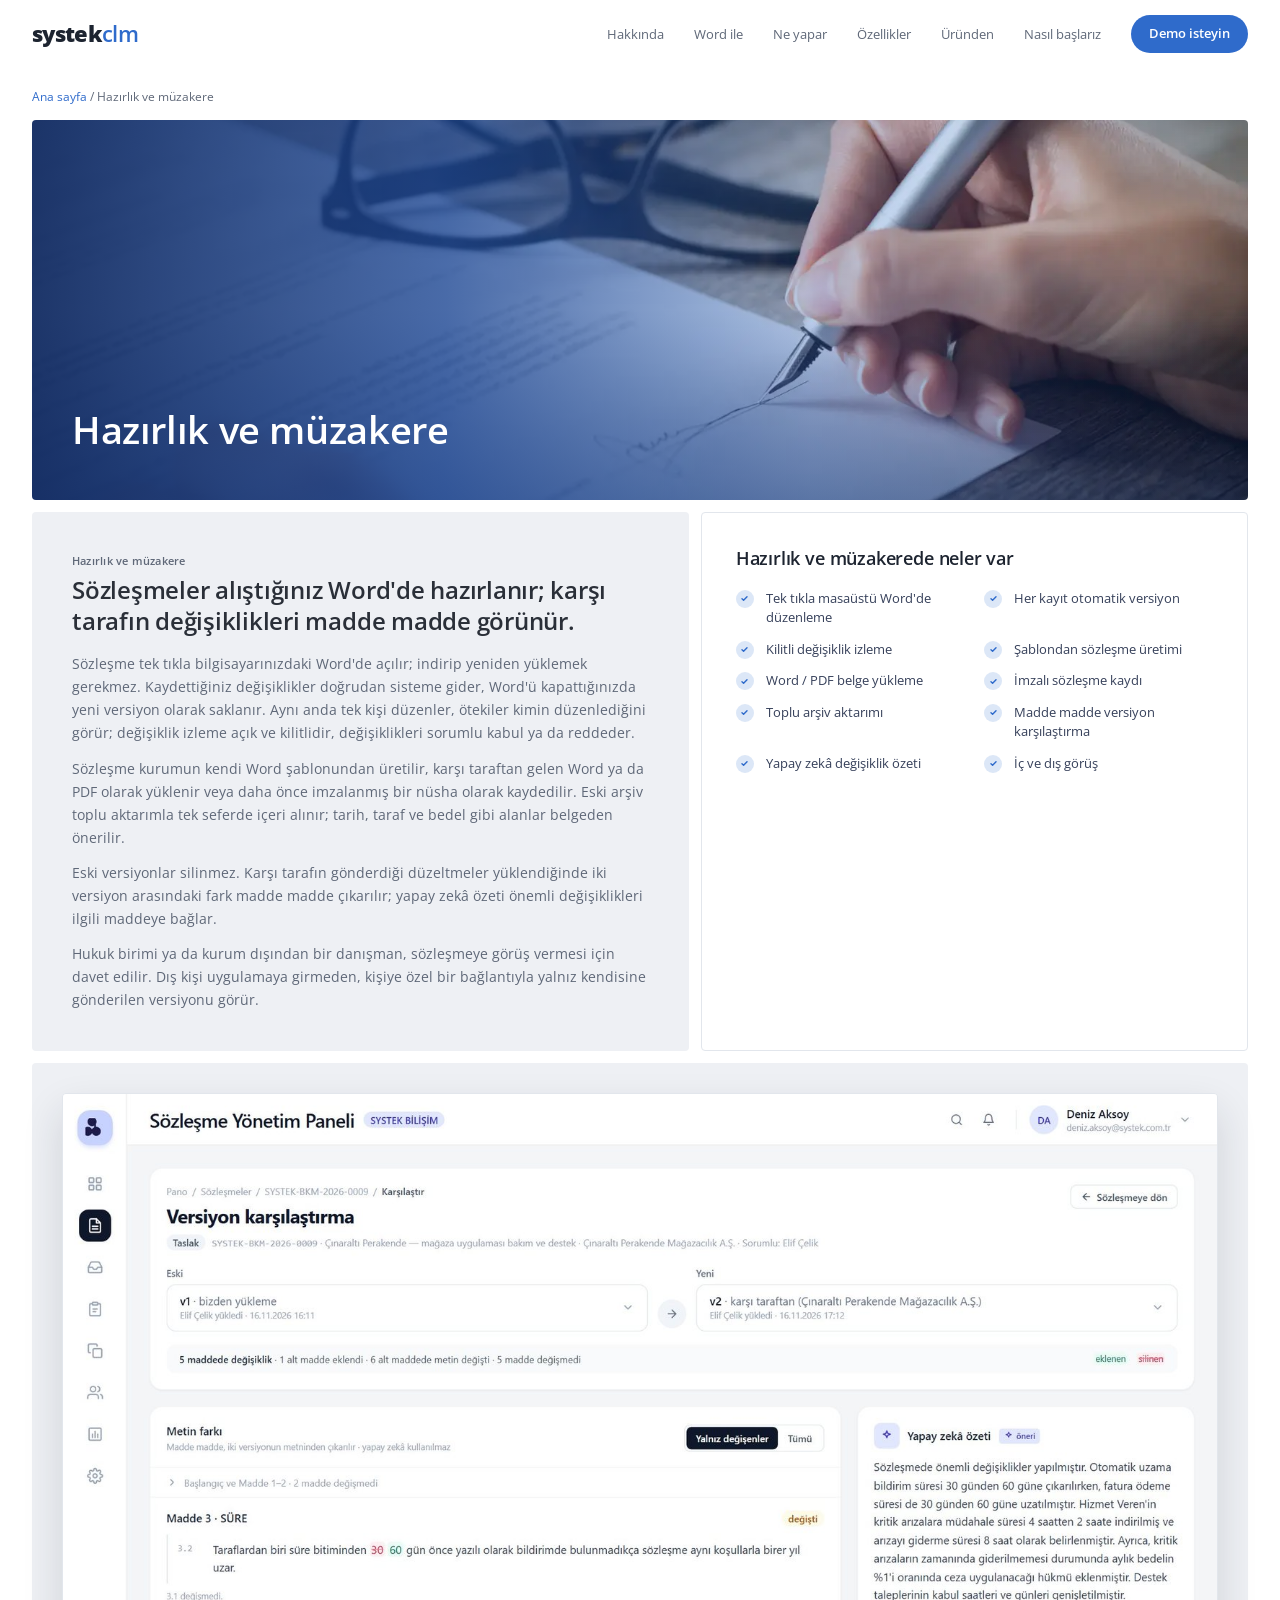
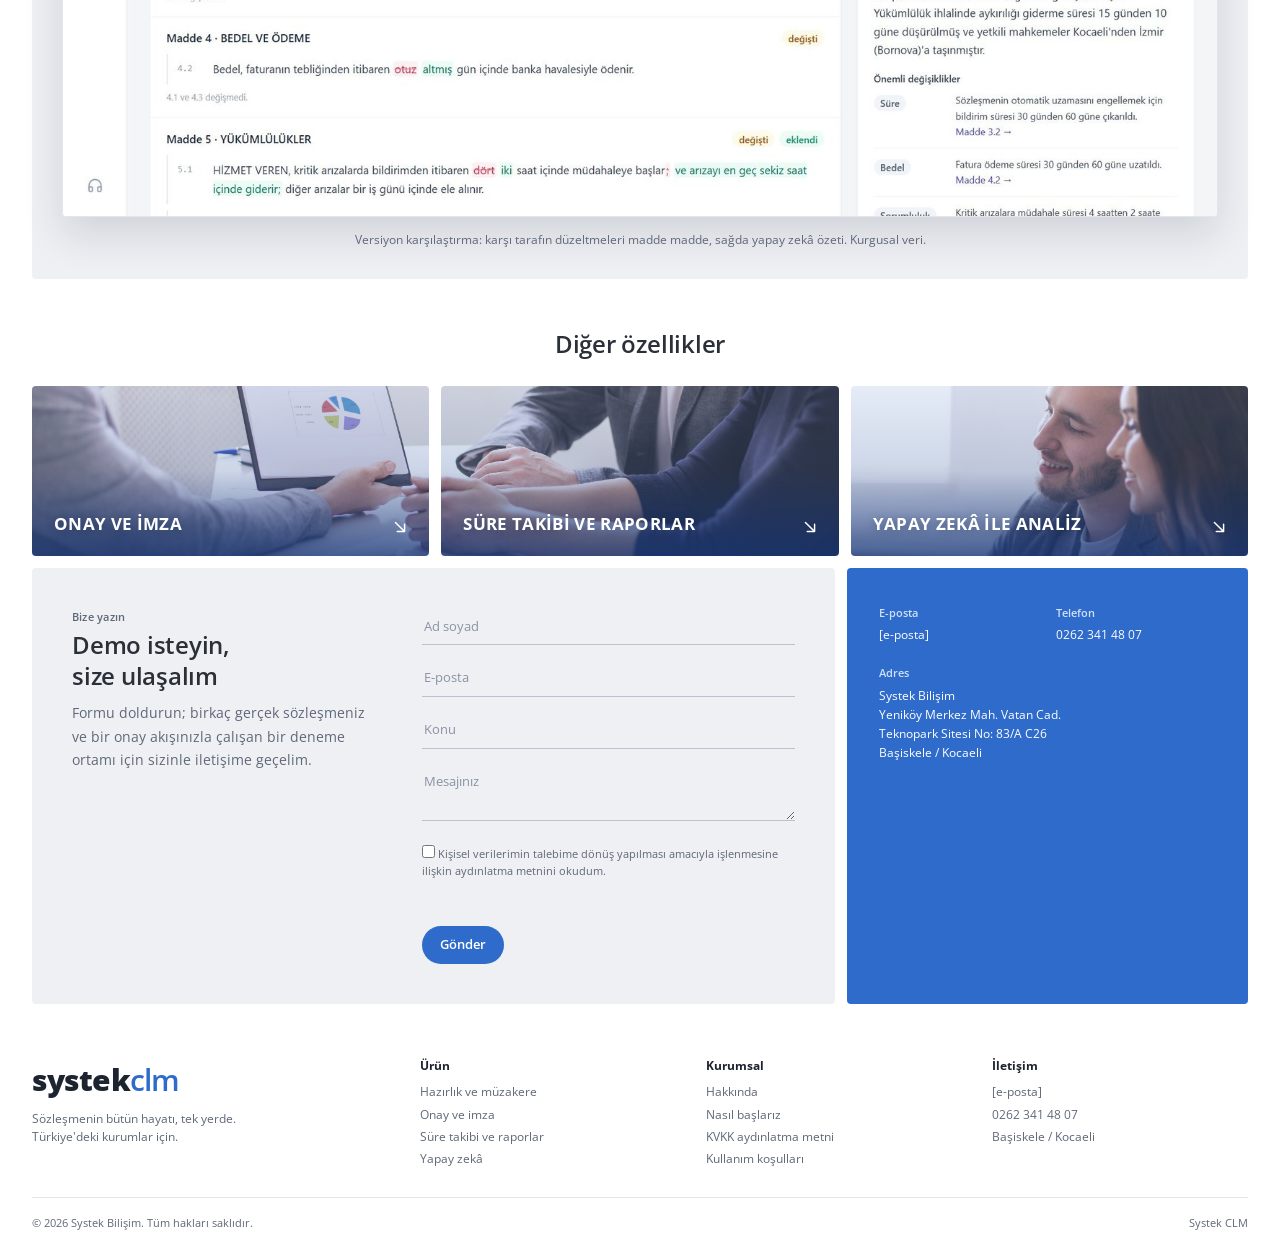
==== commit d5f2d1f1: "Word ile çalışma öne çıkarıldı: ana sayfa bölümü, giriş metni, müzakere sayfası Co-Authored-By: Clau" ====
--- a/muzakere.html
+++ b/muzakere.html
@@ -4,7 +4,7 @@
 <meta charset="utf-8">
 <meta name="viewport" content="width=device-width, initial-scale=1">
 <title>Hazırlık ve müzakere — Systek CLM</title>
-<meta name="description" content="Systek CLM — Hazırlık ve müzakere: Sözleşme üç yoldan başlar; karşı tarafın değişiklikleri madde madde görünür.">
+<meta name="description" content="Systek CLM — Hazırlık ve müzakere: Sözleşmeler alıştığınız Word'de hazırlanır; karşı tarafın değişiklikleri madde madde görünür.">
 <link rel="preconnect" href="https://fonts.googleapis.com">
 <link rel="preconnect" href="https://fonts.gstatic.com" crossorigin>
 <link href="https://fonts.googleapis.com/css2?family=Open+Sans:wght@300;400;500;600;700;800&display=swap" rel="stylesheet">
@@ -18,6 +18,7 @@
     <button class="menu-dugme" type="button" aria-label="Menüyü aç" aria-expanded="false" aria-controls="menu"><span></span><span></span><span></span></button>
     <nav class="menu" id="menu" aria-label="Ana menü">
       <a href="index.html#hakkinda">Hakkında</a>
+      <a href="index.html#word">Word ile</a>
       <a href="index.html#ne-yapar">Ne yapar</a>
       <a href="index.html#ozellikler">Özellikler</a>
       <a href="index.html#urunden">Üründen</a>
@@ -38,12 +39,12 @@
   <section class="izgara ic-ikili">
     <div class="kutu gri">
       <span class="etiket">Hazırlık ve müzakere</span>
-      <h2 class="baslik-buyuk">Sözleşme üç yoldan başlar; karşı tarafın değişiklikleri madde madde görünür.</h2>
-      <div class="metin"><p>Sözleşme kurumun kendi Word şablonundan üretilir, karşı taraftan gelen Word ya da PDF olarak yüklenir veya daha önce imzalanmış bir nüsha olarak kaydedilir. Eski arşiv toplu aktarımla tek seferde içeri alınır; tarih, taraf ve bedel gibi alanlar belgeden önerilir.</p><p>Belge Word'de düzenlenir; her kayıt yeni bir versiyon olur ve eski versiyonlar silinmez. Karşı tarafın gönderdiği düzeltmeler yüklendiğinde iki versiyon arasındaki fark madde madde çıkarılır; yapay zekâ özeti önemli değişiklikleri ilgili maddeye bağlar.</p><p>Hukuk birimi ya da kurum dışından bir danışman, sözleşmeye görüş vermesi için davet edilir. Dış kişi uygulamaya girmeden, kişiye özel bir bağlantıyla yalnız kendisine gönderilen versiyonu görür.</p></div>
+      <h2 class="baslik-buyuk">Sözleşmeler alıştığınız Word'de hazırlanır; karşı tarafın değişiklikleri madde madde görünür.</h2>
+      <div class="metin"><p>Sözleşme tek tıkla bilgisayarınızdaki Word'de açılır; indirip yeniden yüklemek gerekmez. Kaydettiğiniz değişiklikler doğrudan sisteme gider, Word'ü kapattığınızda yeni versiyon olarak saklanır. Aynı anda tek kişi düzenler, ötekiler kimin düzenlediğini görür; değişiklik izleme açık ve kilitlidir, değişiklikleri sorumlu kabul ya da reddeder.</p><p>Sözleşme kurumun kendi Word şablonundan üretilir, karşı taraftan gelen Word ya da PDF olarak yüklenir veya daha önce imzalanmış bir nüsha olarak kaydedilir. Eski arşiv toplu aktarımla tek seferde içeri alınır; tarih, taraf ve bedel gibi alanlar belgeden önerilir.</p><p>Eski versiyonlar silinmez. Karşı tarafın gönderdiği düzeltmeler yüklendiğinde iki versiyon arasındaki fark madde madde çıkarılır; yapay zekâ özeti önemli değişiklikleri ilgili maddeye bağlar.</p><p>Hukuk birimi ya da kurum dışından bir danışman, sözleşmeye görüş vermesi için davet edilir. Dış kişi uygulamaya girmeden, kişiye özel bir bağlantıyla yalnız kendisine gönderilen versiyonu görür.</p></div>
     </div>
     <div class="kontrol">
       <h3>Hazırlık ve müzakerede neler var</h3>
-      <ul><li>Şablondan sözleşme üretimi</li><li>Word / PDF belge yükleme</li><li>İmzalı sözleşme kaydı</li><li>Toplu arşiv aktarımı</li><li>Word'de düzenleme, otomatik versiyon</li><li>Madde madde versiyon karşılaştırma</li><li>Yapay zekâ değişiklik özeti</li><li>İç ve dış görüş</li></ul>
+      <ul><li>Tek tıkla masaüstü Word'de düzenleme</li><li>Her kayıt otomatik versiyon</li><li>Kilitli değişiklik izleme</li><li>Şablondan sözleşme üretimi</li><li>Word / PDF belge yükleme</li><li>İmzalı sözleşme kaydı</li><li>Toplu arşiv aktarımı</li><li>Madde madde versiyon karşılaştırma</li><li>Yapay zekâ değişiklik özeti</li><li>İç ve dış görüş</li></ul>
     </div>
   </section>
 
--- a/styles.css
+++ b/styles.css
@@ -80,6 +80,29 @@
 .sayi.dev { font-size: 104px; margin-top: 14px; }
 .sayi-alt { font-size: 11.5px; color: #D6E4FA; margin-top: 6px; }
 
+/* Word ile çalışır */
+.word { display: grid; grid-template-columns: 1fr 1.05fr; gap: 56px; align-items: center; padding: 48px; }
+.word .baslik-buyuk { margin-bottom: 14px; }
+.isaretli { list-style: none; display: grid; gap: 10px; margin-top: 22px; }
+.isaretli li { font-size: 14px; color: #36405A; display: flex; gap: 12px; align-items: flex-start; line-height: 1.5; }
+.isaretli li::before { content: ''; flex: none; width: 20px; height: 20px; margin-top: 1px; border-radius: 50%;
+  background: var(--mavi) url("data:image/svg+xml,%3Csvg xmlns='http://www.w3.org/2000/svg' viewBox='0 0 24 24' fill='none' stroke='%23ffffff' stroke-width='3' stroke-linecap='round' stroke-linejoin='round'%3E%3Cpath d='M6.5 12.5l3.5 3.5 7.5-8'/%3E%3C/svg%3E") center / 12px no-repeat; }
+.belge-cizim { background: var(--beyaz); border-radius: 8px; box-shadow: 0 24px 60px rgba(29, 54, 110, .18); overflow: hidden; font-size: 12.5px; }
+.belge-ust { display: flex; flex-wrap: wrap; justify-content: space-between; align-items: center; gap: 8px 12px; padding: 12px 18px; background: #2B579A; color: #fff; }
+.belge-ad { display: flex; align-items: center; gap: 10px; font-weight: 600; white-space: nowrap; }
+.belge-ad b { width: 22px; height: 22px; border-radius: 4px; background: #fff; color: #2B579A; display: grid; place-items: center; font-size: 13px; }
+.belge-durum { font-size: 11px; background: rgba(255, 255, 255, .18); padding: 3px 10px; border-radius: 999px; white-space: nowrap; }
+.belge-govde { position: relative; padding: 26px 210px 22px 30px; color: #2C3240; line-height: 1.7; min-height: 250px; }
+.belge-govde p + p { margin-top: 8px; }
+.belge-baslik { font-weight: 700; font-size: 11.5px; letter-spacing: .02em; margin-top: 14px; }
+.belge-govde del { color: #C0263A; text-decoration: line-through; }
+.belge-govde ins { color: #138A52; text-decoration: underline; text-underline-offset: 2px; }
+.belge-yorum { position: absolute; right: 18px; top: 70px; width: 175px; background: #FFF8E1; border-left: 3px solid #E8B24A; border-radius: 4px; padding: 10px 12px; font-size: 11px; line-height: 1.5; color: #4A4A3A; box-shadow: 0 6px 16px rgba(0, 0, 0, .06); }
+.belge-yorum b { display: block; font-size: 11px; margin-bottom: 2px; color: #2C3240; }
+.belge-alt { display: flex; gap: 8px; flex-wrap: wrap; padding: 12px 18px; border-top: 1px solid var(--gri-koyu); background: #F7F9FC; }
+.belge-alt span { font-size: 11px; padding: 4px 10px; border-radius: 999px; background: var(--gri); color: var(--soluk); }
+.belge-alt .son { background: var(--mavi); color: #fff; font-weight: 600; }
+
 /* Değer kartları */
 .uclu { grid-template-columns: repeat(3, 1fr); }
 .deger { text-align: center; padding: 40px 30px; }
@@ -133,8 +156,8 @@
 .kimler { display: grid; grid-template-columns: 1fr 1.05fr; gap: 40px; align-items: center; padding: 40px; }
 .kimler .baslik-buyuk { margin-bottom: 14px; }
 .beyaz-kart { background: var(--beyaz); border-radius: var(--kose); padding: 26px 30px; color: var(--metin); display: grid; grid-template-columns: 1fr 1fr; gap: 12px 24px; }
-.beyaz-kart li { list-style: none; font-size: 12.5px; display: flex; gap: 10px; align-items: center; color: #36405A; }
-.beyaz-kart li::before { content: ''; width: 7px; height: 7px; border: 1.5px solid var(--mavi); flex: none; }
+.beyaz-kart li { list-style: none; font-size: 13px; display: flex; gap: 12px; align-items: center; color: #36405A; }
+.beyaz-kart li::before { content: ''; flex: none; width: 7px; height: 7px; border-radius: 50%; background: var(--mavi); box-shadow: 0 0 0 4px var(--mavi-acik); margin-left: 4px; }
 
 /* Üründen (vaka kaydırıcı) */
 .urunden { grid-template-columns: 1fr 2.1fr; }
@@ -218,8 +241,9 @@
 .kontrol { background: var(--beyaz); border: 1px solid var(--gri-koyu); border-radius: var(--kose); padding: 34px; }
 .kontrol h3 { font-size: 18px; font-weight: 600; margin-bottom: 18px; line-height: 1.3; }
 .kontrol ul { list-style: none; display: grid; grid-template-columns: 1fr 1fr; gap: 12px 20px; }
-.kontrol li { font-size: 12.5px; color: #36405A; display: flex; gap: 10px; align-items: flex-start; }
-.kontrol li::before { content: ''; width: 7px; height: 7px; border: 1.5px solid var(--mavi); flex: none; margin-top: 6px; }
+.kontrol li { font-size: 13px; color: #36405A; display: flex; gap: 12px; align-items: flex-start; line-height: 1.5; }
+.kontrol li::before { content: ''; flex: none; width: 18px; height: 18px; margin-top: 1px; border-radius: 50%;
+  background: var(--mavi-acik) url("data:image/svg+xml,%3Csvg xmlns='http://www.w3.org/2000/svg' viewBox='0 0 24 24' fill='none' stroke='%232F6BCB' stroke-width='3' stroke-linecap='round' stroke-linejoin='round'%3E%3Cpath d='M6.5 12.5l3.5 3.5 7.5-8'/%3E%3C/svg%3E") center / 11px no-repeat; }
 .ekran-kutu { padding: 30px; text-align: center; }
 .ekran-kutu img { margin: 0 auto; border-radius: var(--kose); box-shadow: 0 18px 40px rgba(29, 36, 48, .14); border: 1px solid var(--gri-koyu); }
 .ekran-kutu figcaption { font-size: 11.5px; color: var(--soluk); margin-top: 14px; }
@@ -262,7 +286,10 @@
   .hakkinda .gri, .kimler, .ne-yapar, .form, .ic-ikili .gri { padding: 28px 22px; }
   .sayilar { padding: 28px 22px; }
   .sayi.dev { font-size: 84px; }
-  .ne-yapar, .kimler, .form { grid-template-columns: 1fr; gap: 24px; }
+  .ne-yapar, .kimler, .form, .word { grid-template-columns: 1fr; gap: 24px; }
+  .word { padding: 28px 22px; }
+  .belge-govde { padding: 20px 18px; }
+  .belge-yorum { position: static; width: auto; margin-top: 14px; display: block; }
   .slayt { grid-template-columns: 1fr; }
   .kaydirici { padding: 22px; }
   .logolar { grid-template-columns: repeat(2, 1fr); }
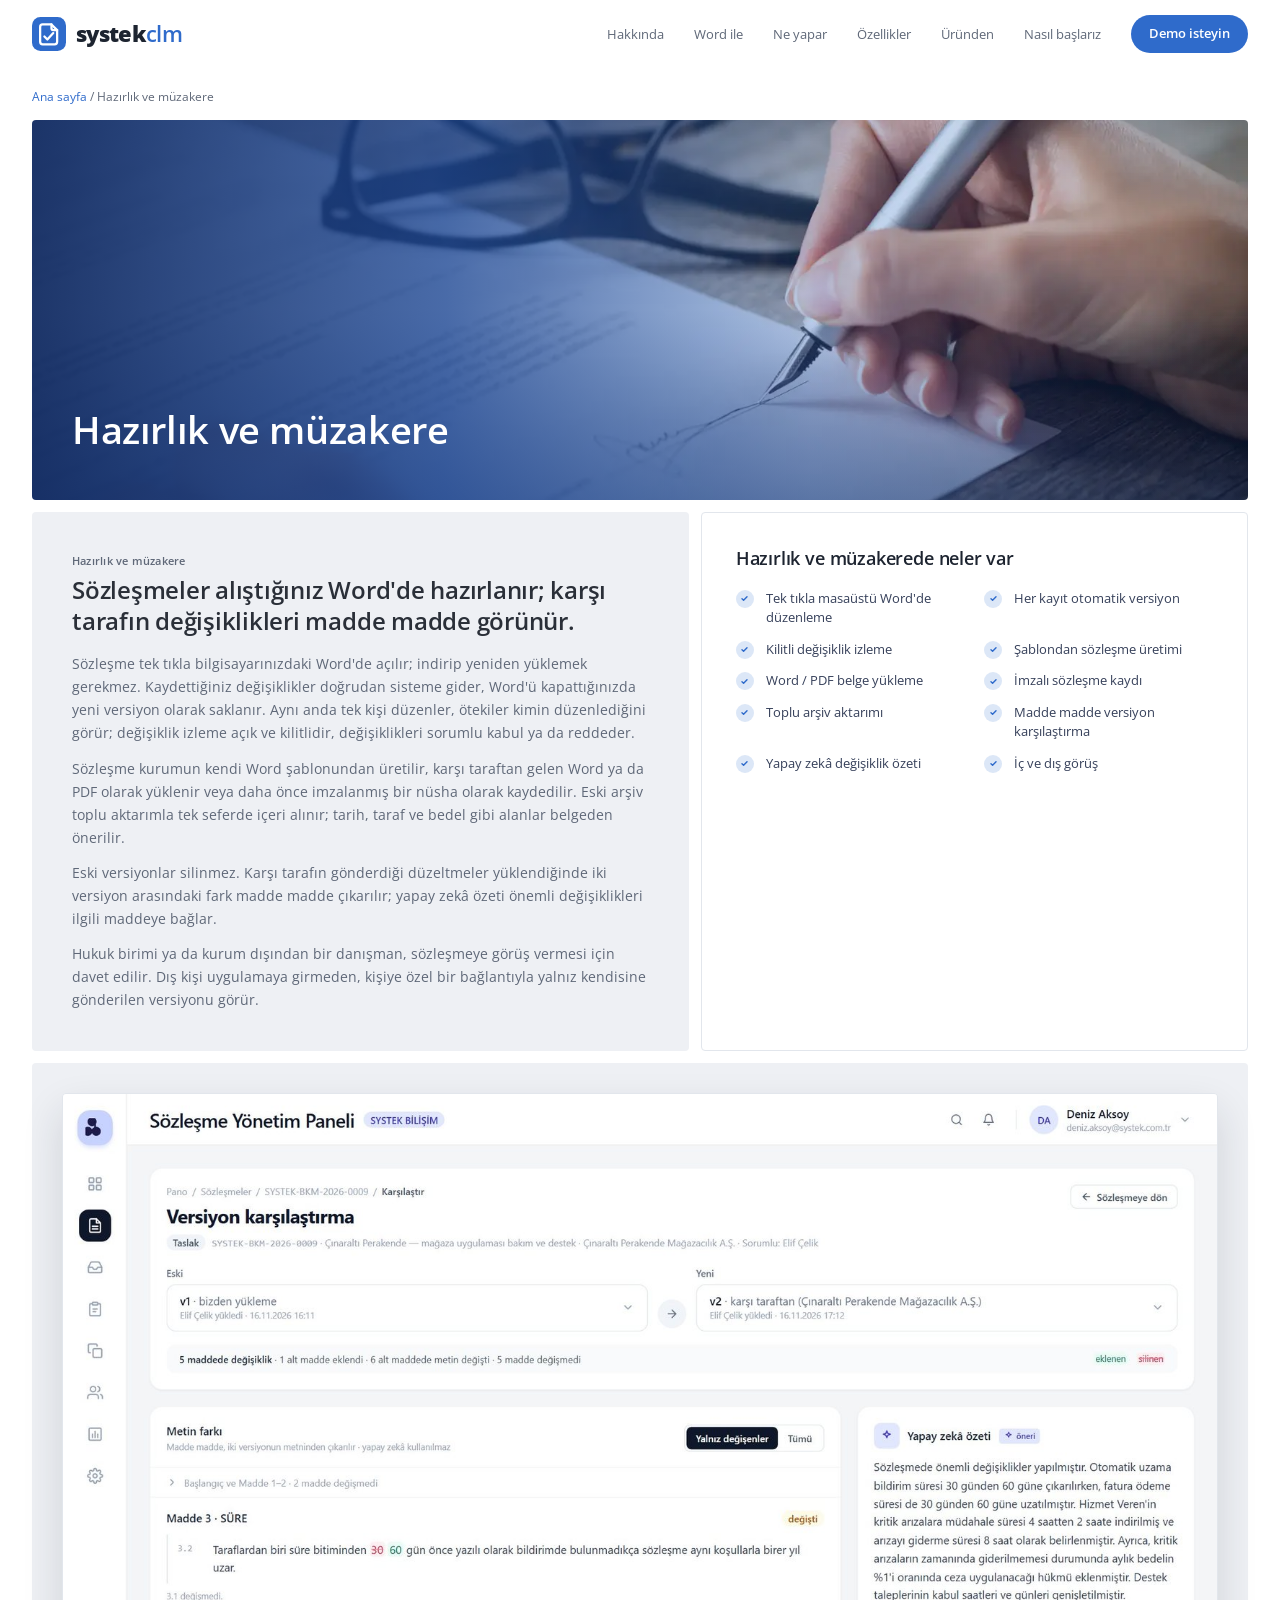
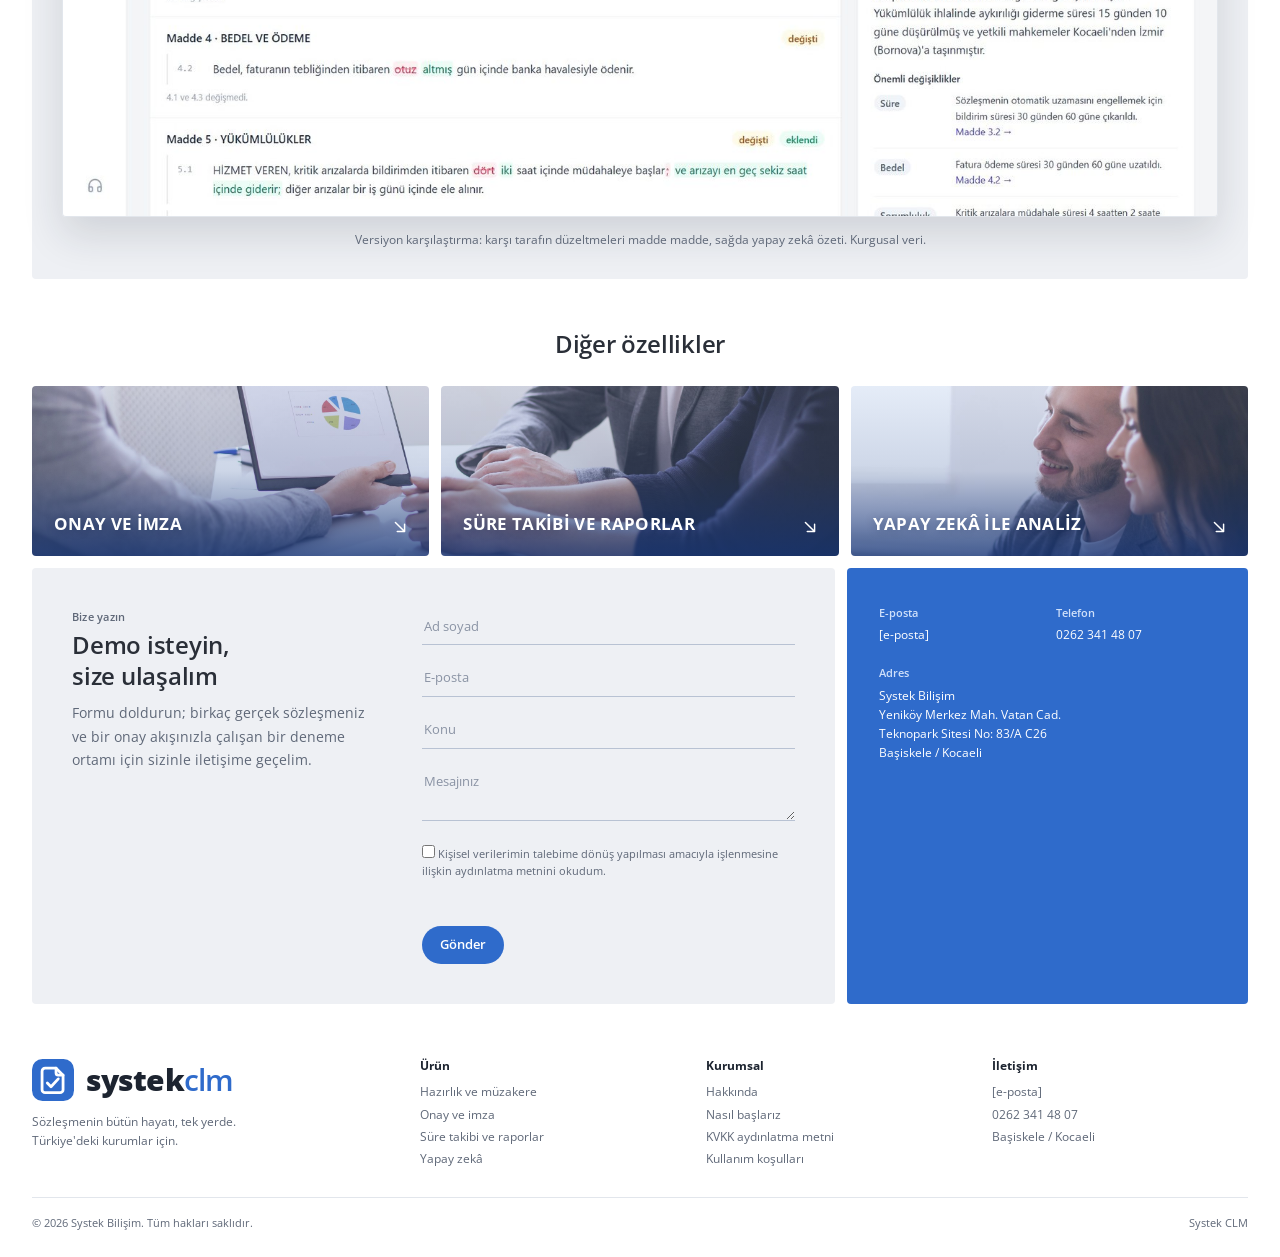
==== commit 079b41f7: "Logo: özgün işaret (belge + onay), üst/alt şerit ve sekme simgesi Co-Authored-By: Claude Opus 5.5 <n" ====
--- a/muzakere.html
+++ b/muzakere.html
@@ -8,13 +8,14 @@
 <link rel="preconnect" href="https://fonts.googleapis.com">
 <link rel="preconnect" href="https://fonts.gstatic.com" crossorigin>
 <link href="https://fonts.googleapis.com/css2?family=Open+Sans:wght@300;400;500;600;700;800&display=swap" rel="stylesheet">
+<link rel="icon" href="assets/logo-isaret.svg" type="image/svg+xml">
 <link rel="stylesheet" href="styles.css">
 </head>
 <body>
 
 <header class="ust">
   <div class="kap">
-    <a class="logo" href="index.html" aria-label="Systek CLM ana sayfa">systek<span>clm</span></a>
+    <a class="logo" href="index.html" aria-label="Systek CLM ana sayfa"><img class="logo-isaret" src="assets/logo-isaret.svg" alt="" width="34" height="34">systek<span>clm</span></a>
     <button class="menu-dugme" type="button" aria-label="Menüyü aç" aria-expanded="false" aria-controls="menu"><span></span><span></span><span></span></button>
     <nav class="menu" id="menu" aria-label="Ana menü">
       <a href="index.html#hakkinda">Hakkında</a>
@@ -87,7 +88,7 @@
 <footer class="alt">
   <div class="kap">
     <div class="alt-ust">
-      <div><a class="logo" href="index.html">systek<span>clm</span></a><p>Sözleşmenin bütün hayatı, tek yerde. Türkiye'deki kurumlar için.</p></div>
+      <div><a class="logo" href="index.html"><img class="logo-isaret" src="assets/logo-isaret.svg" alt="" width="34" height="34">systek<span>clm</span></a><p>Sözleşmenin bütün hayatı, tek yerde. Türkiye'deki kurumlar için.</p></div>
       <div><h4>Ürün</h4><ul><li><a href="muzakere.html">Hazırlık ve müzakere</a></li><li><a href="onay-imza.html">Onay ve imza</a></li><li><a href="raporlar.html">Süre takibi ve raporlar</a></li><li><a href="yapay-zeka.html">Yapay zekâ</a></li></ul></div>
       <div><h4>Kurumsal</h4><ul><li><a href="index.html#hakkinda">Hakkında</a></li><li><a href="index.html#nasil">Nasıl başlarız</a></li><li><a href="#">KVKK aydınlatma metni</a></li><li><a href="#">Kullanım koşulları</a></li></ul></div>
       <div><h4>İletişim</h4><ul><li><a href="mailto:[e-posta]">[e-posta]</a></li><li><a href="tel:+902623414807">0262 341 48 07</a></li><li>Başiskele / Kocaeli</li></ul></div>
--- a/styles.css
+++ b/styles.css
@@ -45,7 +45,8 @@
 .ust { position: sticky; top: 0; z-index: 20; background: rgba(255, 255, 255, .94); backdrop-filter: blur(8px); border-bottom: 1px solid transparent; }
 .ust.golgeli { border-bottom-color: var(--gri-koyu); }
 .ust .kap { display: flex; align-items: center; justify-content: space-between; height: 68px; }
-.logo { font-family: var(--baslik); font-size: 22px; font-weight: 800; letter-spacing: -.03em; color: var(--metin); }
+.logo { font-family: var(--baslik); font-size: 22px; font-weight: 800; letter-spacing: -.03em; color: var(--metin); display: inline-flex; align-items: center; }
+.logo-isaret { width: 34px; height: 34px; flex: none; margin-right: 10px; }
 .logo span { color: var(--mavi); font-weight: 600; }
 .menu { display: flex; align-items: center; gap: 30px; font-size: 13px; color: var(--soluk); }
 .menu a:not(.hap):hover { color: var(--metin); }
@@ -218,6 +219,7 @@
 .alt { padding: 40px 0 26px; }
 .alt-ust { display: grid; grid-template-columns: 1.4fr repeat(3, 1fr); gap: 30px; padding-bottom: 28px; }
 .alt .logo { font-size: 30px; }
+.alt .logo-isaret { width: 42px; height: 42px; margin-right: 12px; }
 .alt-ust p { font-size: 11.5px; color: var(--soluk); margin-top: 6px; max-width: 240px; }
 .alt h4 { font-size: 12px; font-weight: 700; margin-bottom: 8px; font-family: var(--baslik); }
 .alt ul { list-style: none; display: grid; gap: 4px; font-size: 11.5px; color: var(--soluk); }
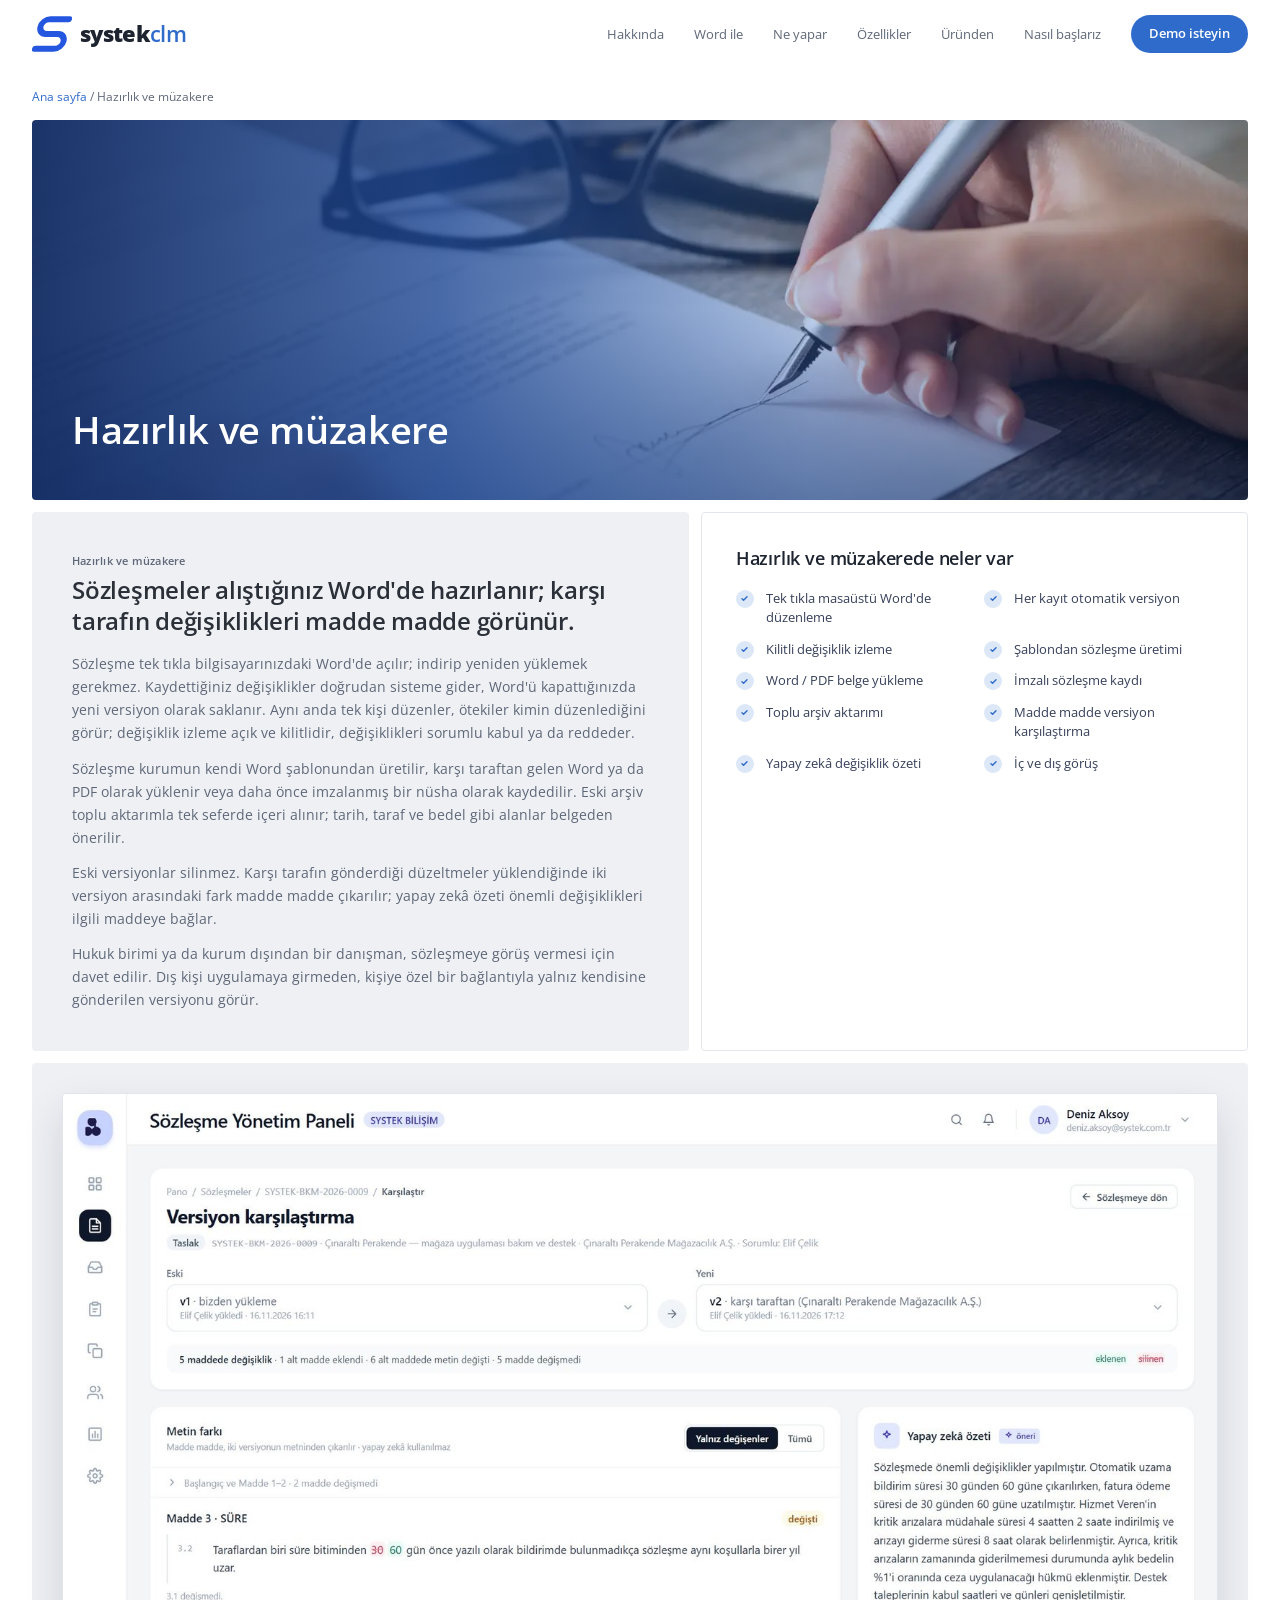
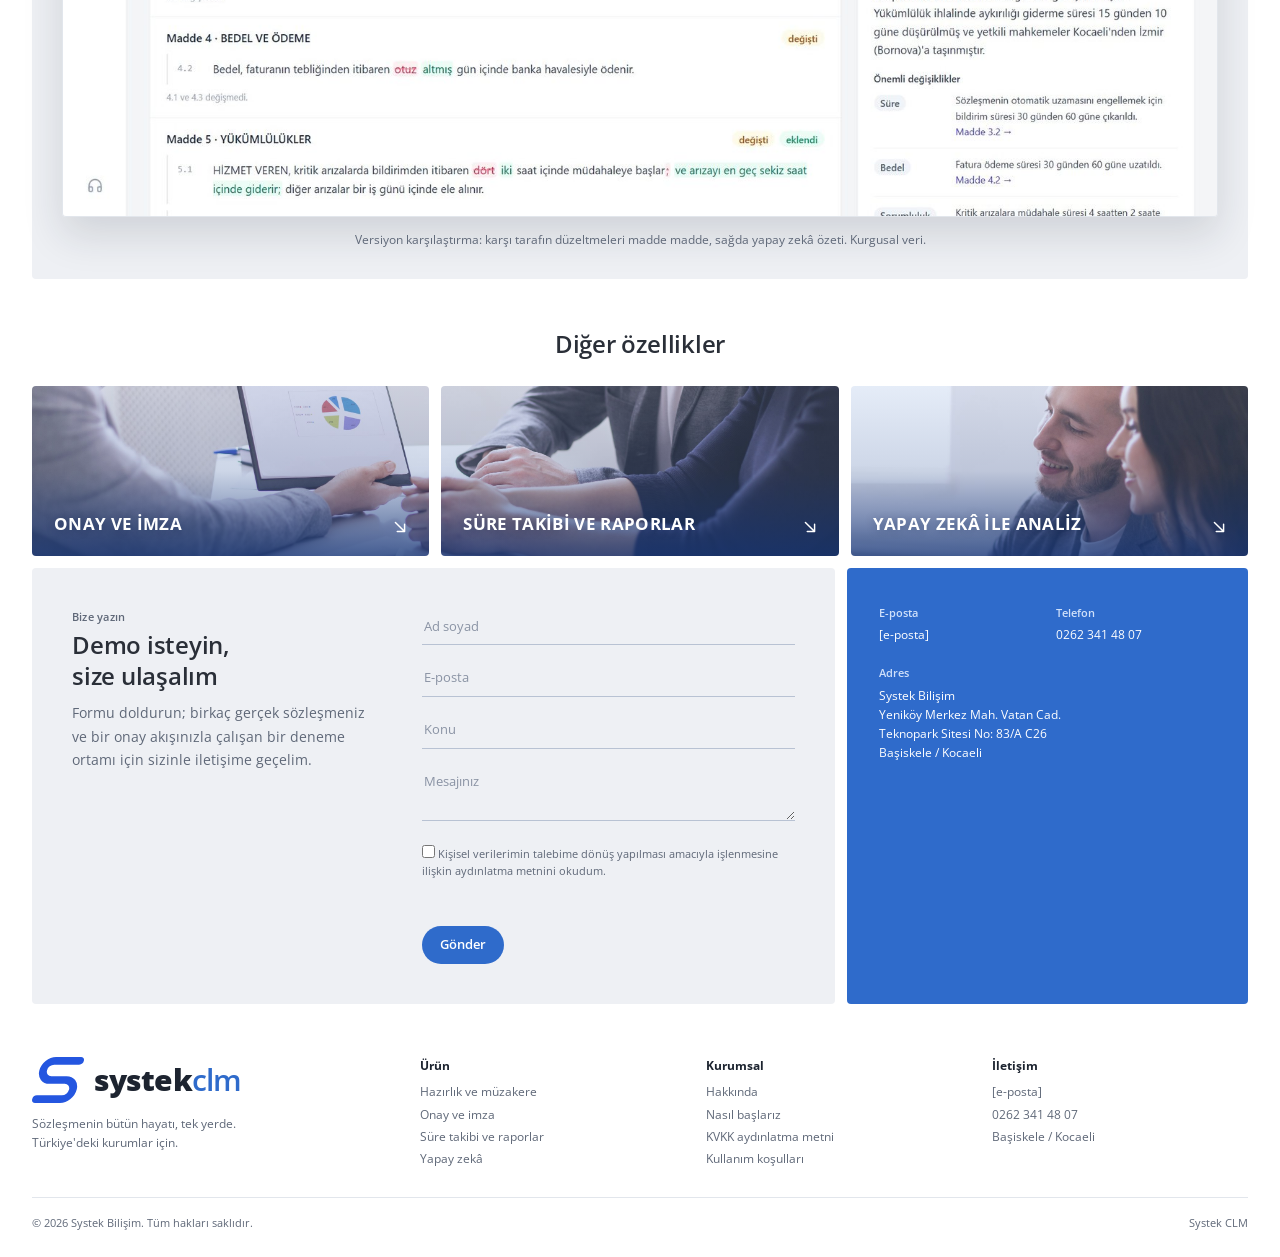
==== commit 88c464d8: "Logo: kalın, eğik, tek çizgi S işareti Co-Authored-By: Claude Opus 5.5 <noreply@anthropic.com>" ====
--- a/muzakere.html
+++ b/muzakere.html
@@ -15,7 +15,7 @@
 
 <header class="ust">
   <div class="kap">
-    <a class="logo" href="index.html" aria-label="Systek CLM ana sayfa"><img class="logo-isaret" src="assets/logo-isaret.svg" alt="" width="34" height="34">systek<span>clm</span></a>
+    <a class="logo" href="index.html" aria-label="Systek CLM ana sayfa"><img class="logo-isaret" src="assets/logo-isaret.svg" alt="" width="40" height="36">systek<span>clm</span></a>
     <button class="menu-dugme" type="button" aria-label="Menüyü aç" aria-expanded="false" aria-controls="menu"><span></span><span></span><span></span></button>
     <nav class="menu" id="menu" aria-label="Ana menü">
       <a href="index.html#hakkinda">Hakkında</a>
@@ -88,7 +88,7 @@
 <footer class="alt">
   <div class="kap">
     <div class="alt-ust">
-      <div><a class="logo" href="index.html"><img class="logo-isaret" src="assets/logo-isaret.svg" alt="" width="34" height="34">systek<span>clm</span></a><p>Sözleşmenin bütün hayatı, tek yerde. Türkiye'deki kurumlar için.</p></div>
+      <div><a class="logo" href="index.html"><img class="logo-isaret" src="assets/logo-isaret.svg" alt="" width="40" height="36">systek<span>clm</span></a><p>Sözleşmenin bütün hayatı, tek yerde. Türkiye'deki kurumlar için.</p></div>
       <div><h4>Ürün</h4><ul><li><a href="muzakere.html">Hazırlık ve müzakere</a></li><li><a href="onay-imza.html">Onay ve imza</a></li><li><a href="raporlar.html">Süre takibi ve raporlar</a></li><li><a href="yapay-zeka.html">Yapay zekâ</a></li></ul></div>
       <div><h4>Kurumsal</h4><ul><li><a href="index.html#hakkinda">Hakkında</a></li><li><a href="index.html#nasil">Nasıl başlarız</a></li><li><a href="#">KVKK aydınlatma metni</a></li><li><a href="#">Kullanım koşulları</a></li></ul></div>
       <div><h4>İletişim</h4><ul><li><a href="mailto:[e-posta]">[e-posta]</a></li><li><a href="tel:+902623414807">0262 341 48 07</a></li><li>Başiskele / Kocaeli</li></ul></div>
--- a/styles.css
+++ b/styles.css
@@ -46,7 +46,7 @@
 .ust.golgeli { border-bottom-color: var(--gri-koyu); }
 .ust .kap { display: flex; align-items: center; justify-content: space-between; height: 68px; }
 .logo { font-family: var(--baslik); font-size: 22px; font-weight: 800; letter-spacing: -.03em; color: var(--metin); display: inline-flex; align-items: center; }
-.logo-isaret { width: 34px; height: 34px; flex: none; margin-right: 10px; }
+.logo-isaret { width: 40px; height: 36px; flex: none; margin-right: 8px; }
 .logo span { color: var(--mavi); font-weight: 600; }
 .menu { display: flex; align-items: center; gap: 30px; font-size: 13px; color: var(--soluk); }
 .menu a:not(.hap):hover { color: var(--metin); }
@@ -219,7 +219,7 @@
 .alt { padding: 40px 0 26px; }
 .alt-ust { display: grid; grid-template-columns: 1.4fr repeat(3, 1fr); gap: 30px; padding-bottom: 28px; }
 .alt .logo { font-size: 30px; }
-.alt .logo-isaret { width: 42px; height: 42px; margin-right: 12px; }
+.alt .logo-isaret { width: 52px; height: 46px; margin-right: 10px; }
 .alt-ust p { font-size: 11.5px; color: var(--soluk); margin-top: 6px; max-width: 240px; }
 .alt h4 { font-size: 12px; font-weight: 700; margin-bottom: 8px; font-family: var(--baslik); }
 .alt ul { list-style: none; display: grid; gap: 4px; font-size: 11.5px; color: var(--soluk); }
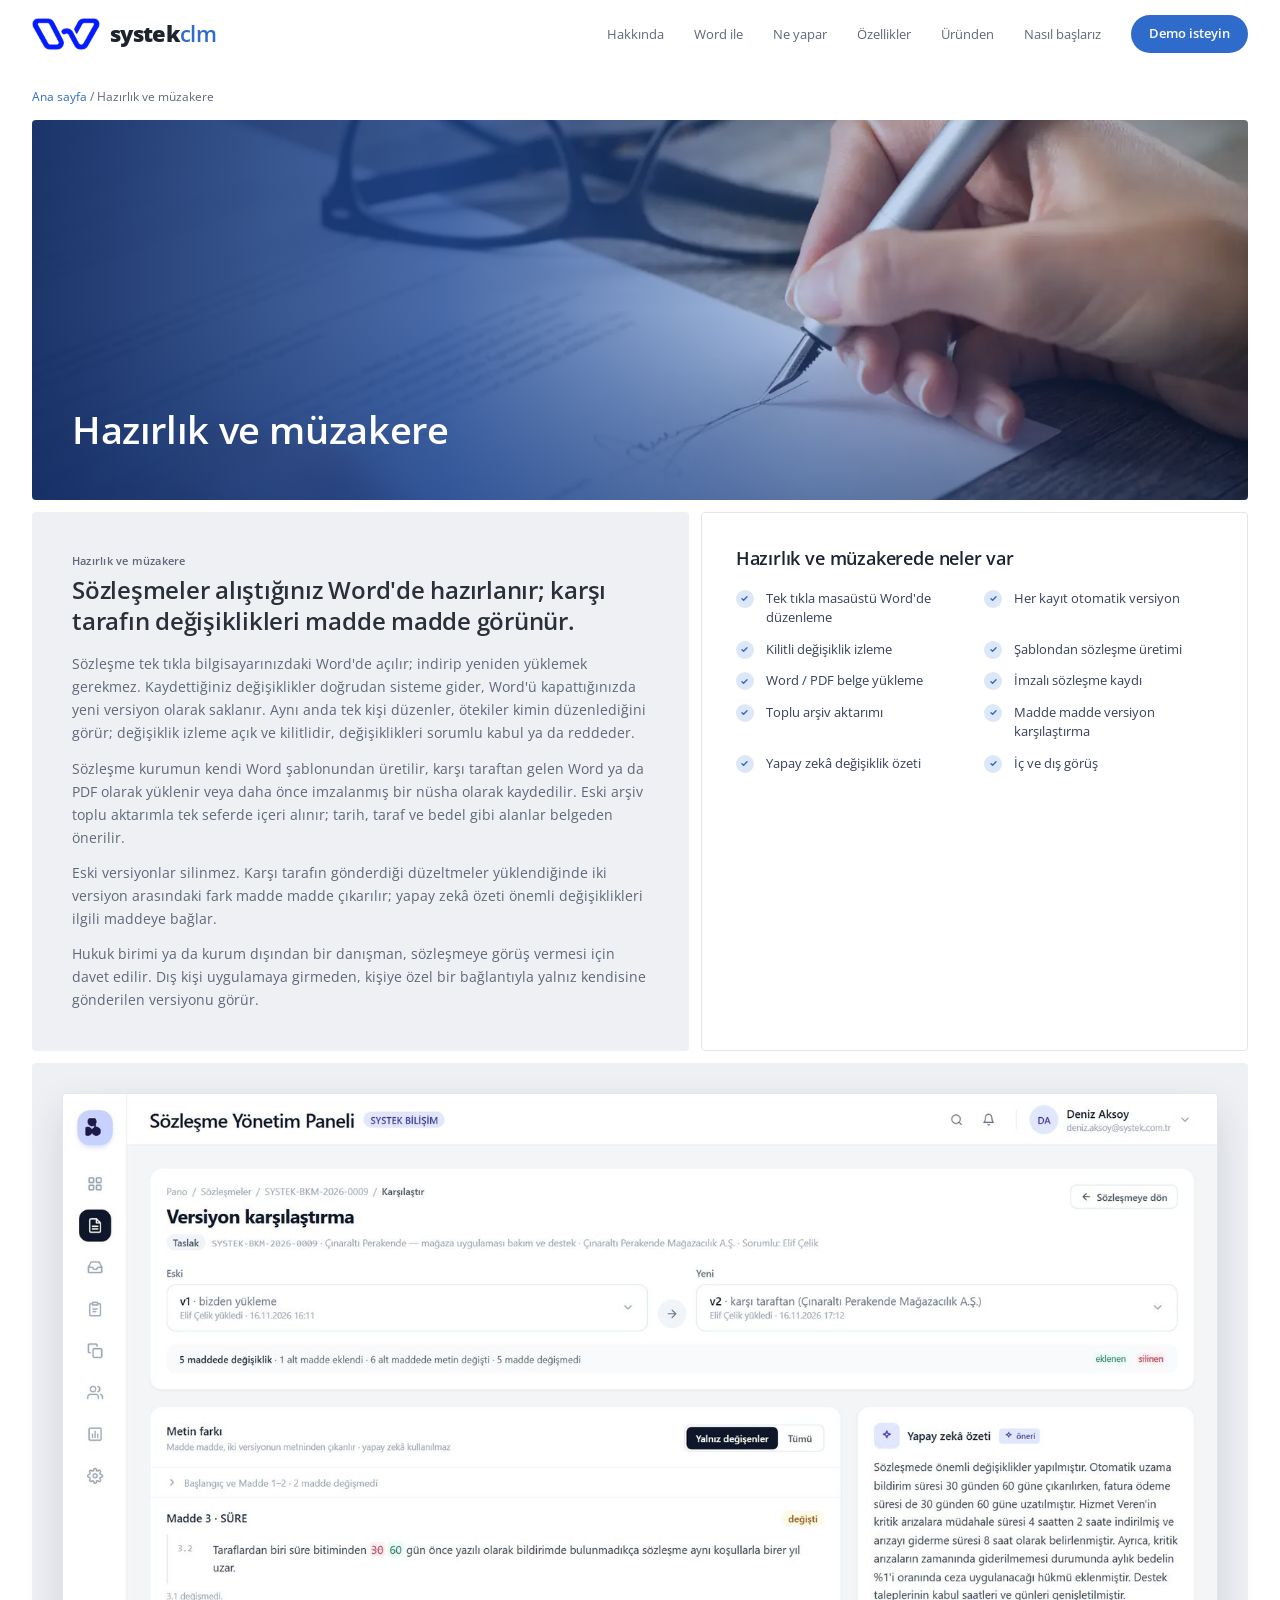
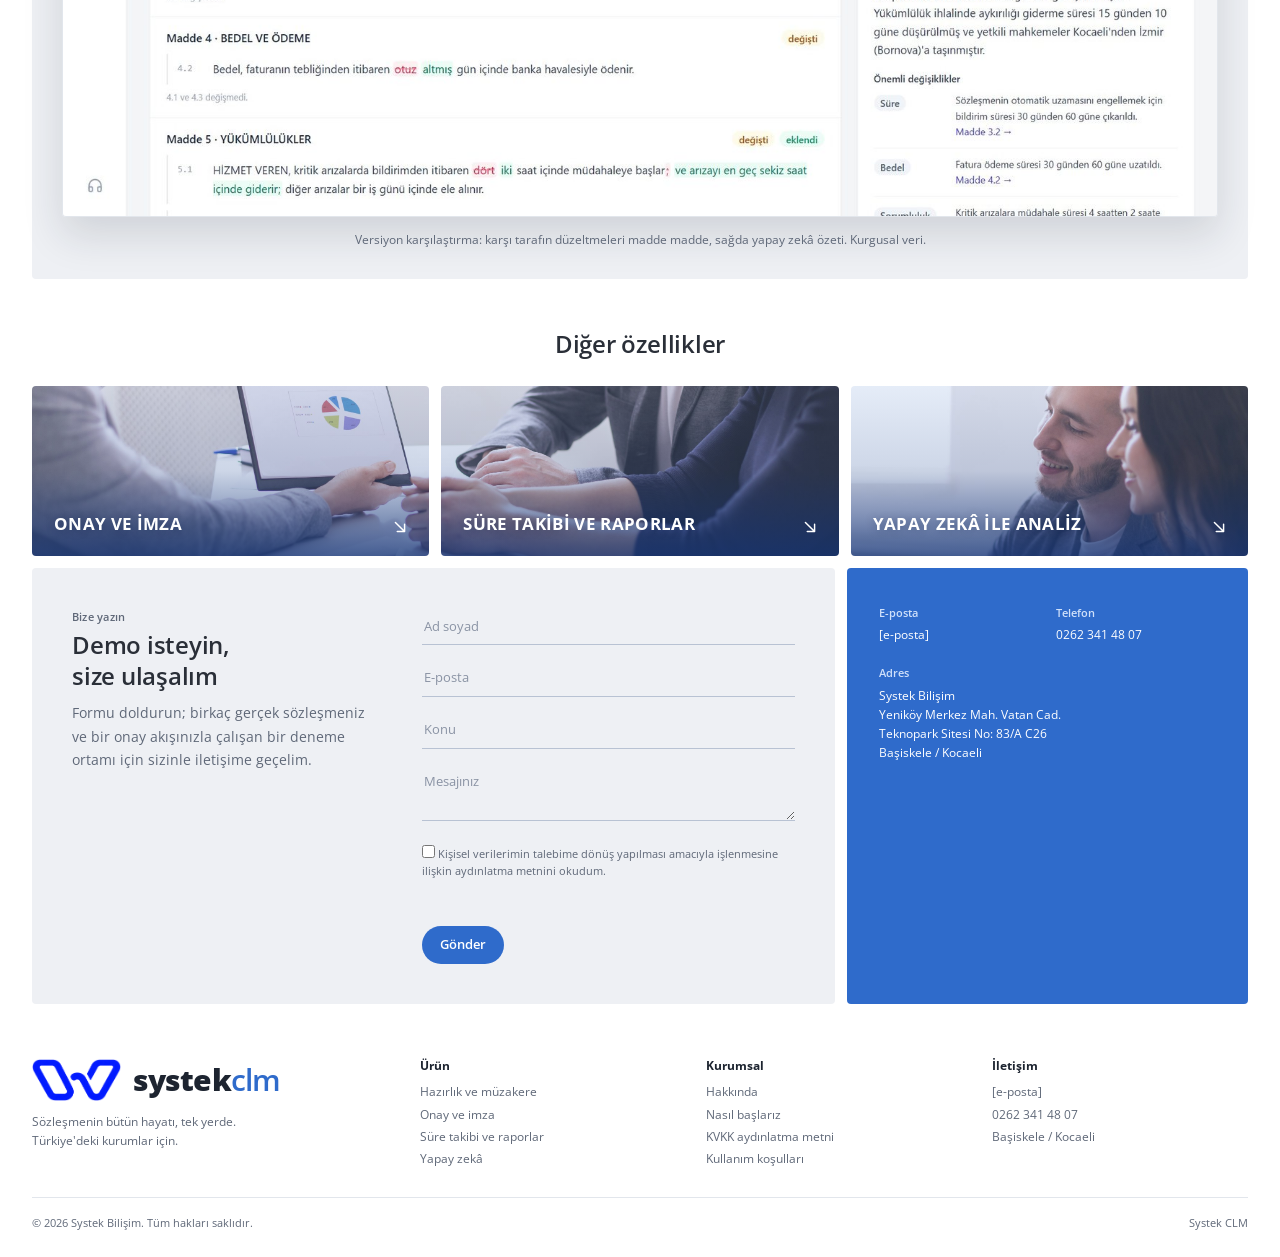
==== commit 40c64795: "Konsept: geçici logo (yer tutucu), OKUBENI'de not Co-Authored-By: Claude Opus 5.5 <noreply@anthropic" ====
--- a/muzakere.html
+++ b/muzakere.html
@@ -8,14 +8,14 @@
 <link rel="preconnect" href="https://fonts.googleapis.com">
 <link rel="preconnect" href="https://fonts.gstatic.com" crossorigin>
 <link href="https://fonts.googleapis.com/css2?family=Open+Sans:wght@300;400;500;600;700;800&display=swap" rel="stylesheet">
-<link rel="icon" href="assets/logo-isaret.svg" type="image/svg+xml">
+<link rel="icon" href="assets/logo-gecici.png" type="image/png">
 <link rel="stylesheet" href="styles.css">
 </head>
 <body>
 
 <header class="ust">
   <div class="kap">
-    <a class="logo" href="index.html" aria-label="Systek CLM ana sayfa"><img class="logo-isaret" src="assets/logo-isaret.svg" alt="" width="40" height="36">systek<span>clm</span></a>
+    <a class="logo" href="index.html" aria-label="Systek CLM ana sayfa"><img class="logo-isaret" src="assets/logo-gecici.png" alt="" width="68" height="32">systek<span>clm</span></a>
     <button class="menu-dugme" type="button" aria-label="Menüyü aç" aria-expanded="false" aria-controls="menu"><span></span><span></span><span></span></button>
     <nav class="menu" id="menu" aria-label="Ana menü">
       <a href="index.html#hakkinda">Hakkında</a>
@@ -88,7 +88,7 @@
 <footer class="alt">
   <div class="kap">
     <div class="alt-ust">
-      <div><a class="logo" href="index.html"><img class="logo-isaret" src="assets/logo-isaret.svg" alt="" width="40" height="36">systek<span>clm</span></a><p>Sözleşmenin bütün hayatı, tek yerde. Türkiye'deki kurumlar için.</p></div>
+      <div><a class="logo" href="index.html"><img class="logo-isaret" src="assets/logo-gecici.png" alt="" width="68" height="32">systek<span>clm</span></a><p>Sözleşmenin bütün hayatı, tek yerde. Türkiye'deki kurumlar için.</p></div>
       <div><h4>Ürün</h4><ul><li><a href="muzakere.html">Hazırlık ve müzakere</a></li><li><a href="onay-imza.html">Onay ve imza</a></li><li><a href="raporlar.html">Süre takibi ve raporlar</a></li><li><a href="yapay-zeka.html">Yapay zekâ</a></li></ul></div>
       <div><h4>Kurumsal</h4><ul><li><a href="index.html#hakkinda">Hakkında</a></li><li><a href="index.html#nasil">Nasıl başlarız</a></li><li><a href="#">KVKK aydınlatma metni</a></li><li><a href="#">Kullanım koşulları</a></li></ul></div>
       <div><h4>İletişim</h4><ul><li><a href="mailto:[e-posta]">[e-posta]</a></li><li><a href="tel:+902623414807">0262 341 48 07</a></li><li>Başiskele / Kocaeli</li></ul></div>
--- a/styles.css
+++ b/styles.css
@@ -46,7 +46,7 @@
 .ust.golgeli { border-bottom-color: var(--gri-koyu); }
 .ust .kap { display: flex; align-items: center; justify-content: space-between; height: 68px; }
 .logo { font-family: var(--baslik); font-size: 22px; font-weight: 800; letter-spacing: -.03em; color: var(--metin); display: inline-flex; align-items: center; }
-.logo-isaret { width: 40px; height: 36px; flex: none; margin-right: 8px; }
+.logo-isaret { width: 68px; height: 32px; flex: none; margin-right: 10px; object-fit: contain; }
 .logo span { color: var(--mavi); font-weight: 600; }
 .menu { display: flex; align-items: center; gap: 30px; font-size: 13px; color: var(--soluk); }
 .menu a:not(.hap):hover { color: var(--metin); }
@@ -219,7 +219,7 @@
 .alt { padding: 40px 0 26px; }
 .alt-ust { display: grid; grid-template-columns: 1.4fr repeat(3, 1fr); gap: 30px; padding-bottom: 28px; }
 .alt .logo { font-size: 30px; }
-.alt .logo-isaret { width: 52px; height: 46px; margin-right: 10px; }
+.alt .logo-isaret { width: 89px; height: 42px; margin-right: 12px; }
 .alt-ust p { font-size: 11.5px; color: var(--soluk); margin-top: 6px; max-width: 240px; }
 .alt h4 { font-size: 12px; font-weight: 700; margin-bottom: 8px; font-family: var(--baslik); }
 .alt ul { list-style: none; display: grid; gap: 4px; font-size: 11.5px; color: var(--soluk); }
